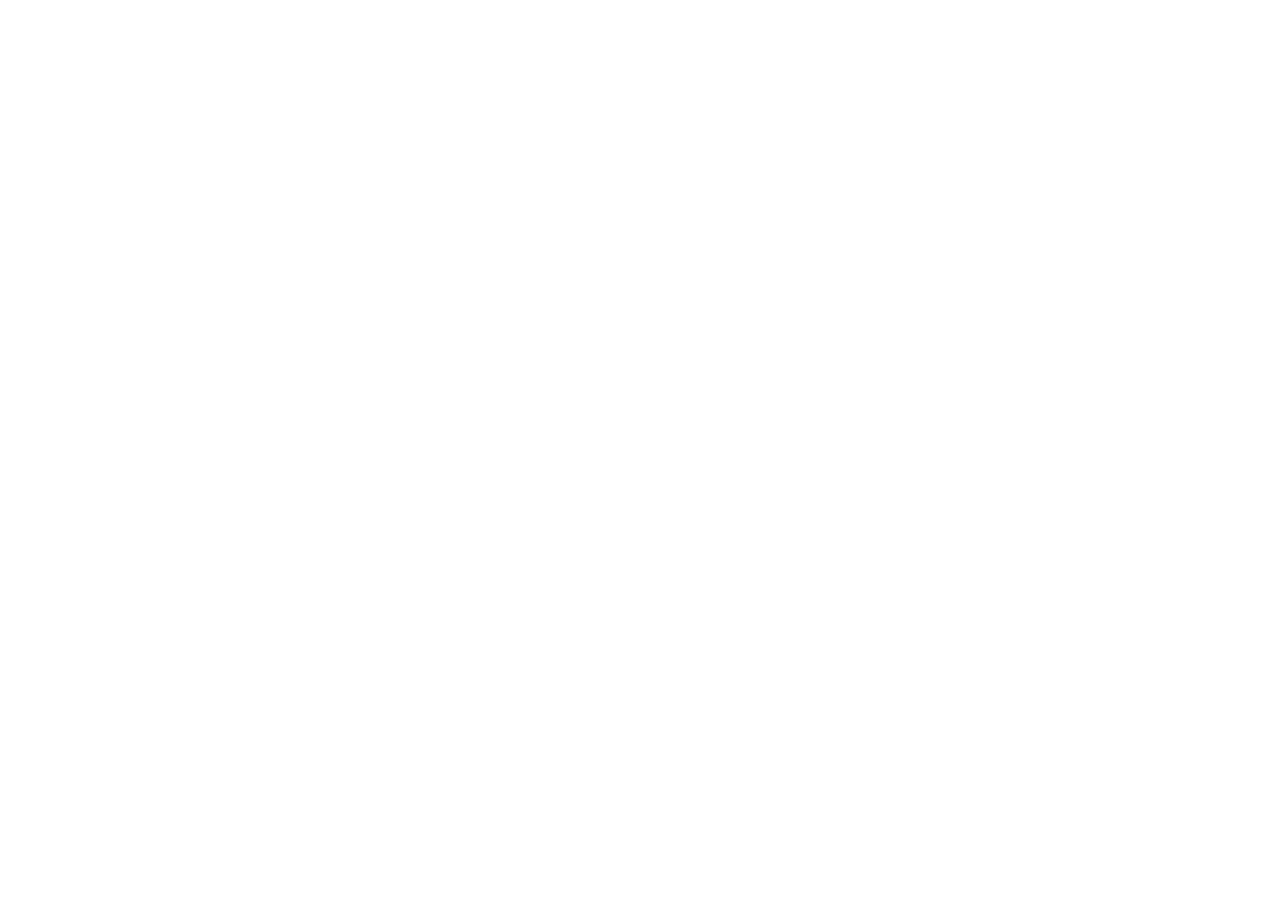
==== index.html @ 429a7725 "Added index.html and style.css" ====
<!DOCTYPE html>
<html lang="en">
<head>
    <meta charset="UTF-8">
    <meta http-equiv="X-UA-Compatible" content="IE=edge">
    <meta name="viewport" content="width=device-width, initial-scale=1.0">
    <title>Insurance grid</title>
    <link rel="stylesheet" href="style.css">
</head>
<body>
    
</body>
</html>
---- style.css ----
* {
    box-sizing: border-box;
}
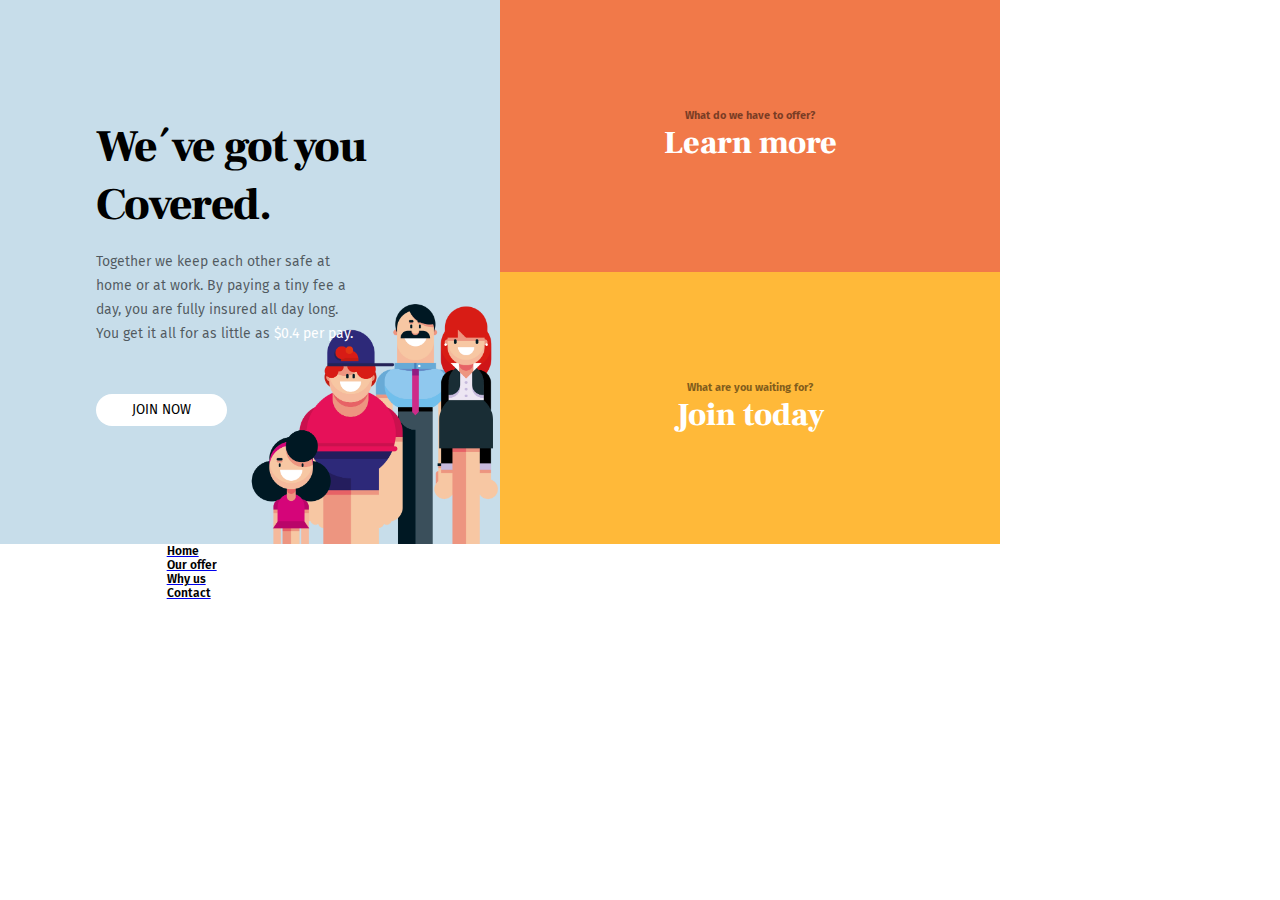
==== commit 4ec864cc: "header update" ====
--- a/index.html
+++ b/index.html
@@ -8,6 +8,41 @@
     <link rel="stylesheet" href="style.css">
 </head>
 <body>
-    
+    <div class="wrapper">
+    <header class="header">
+        <section class="header__blue-box">
+            <h1>We´ve got you Covered.</h1>
+            <p>Together we keep each other safe at home or at work. By paying a tiny fee a day, you are fully insured  all day long. 
+                You get it all for as little as <span>$0.4 per pay.</span></p>
+            <button class="button">JOIN NOW</button>
+        </section>
+        <section class="header__orange-box">
+            <p>What do we have to offer?</p>
+            <h2>Learn more</h2>
+        </section>
+        <section class="header__yellow-box">
+            <p>What are you waiting for?</p>
+            <h2>Join today</h2>
+        </section>
+        <section class="header__nav">
+        <nav >
+            <ul>
+                <a href="#"><li>Home</li></a>
+                <a href="#"><li>Our offer</li></a>
+                <a href="#"><li>Why us</li></a>
+                <a href="#"><li>Contact</li></a>
+            </ul>
+        </nav>
+        </section>
+    </header>
+
+    <main>
+
+    </main>
+
+    <footer>
+
+    </footer>
+</div>
 </body>
 </html>--- a/style.css
+++ b/style.css
@@ -1,4 +1,135 @@
+@import url('https://fonts.googleapis.com/css2?family=Fira+Sans&family=Frank+Ruhl+Libre&display=swap');
 * {
     box-sizing: border-box;
+    margin: 0;
+    padding: 0;
 }
 
+.wrapper {
+    height: 100vh;
+    width: 100vw;
+    max-width: 1000px;
+
+}
+
+.header {
+    display: grid;
+    grid-template-columns: repeat(6, 1fr);
+}
+
+.header__blue-box {
+    height: 544px;
+    background-color: rgba(199, 221, 234, 1);
+    grid-column: 1 / span 3;
+    grid-row: 1 / span 2;
+    background-image: url("grupparbete-examination-main/img/family.png");
+    background-repeat: no-repeat;
+    background-size: 50%;
+    background-position: bottom right;
+    padding: 1rem;
+    display: flex;
+    flex-direction: column;
+    justify-content: center;
+}
+
+.header__blue-box h1 {
+    font-family: "Frank Ruhl Libre";
+    font-size: 45px;
+    font-weight: 900;
+    letter-spacing: -0.02em;
+    width: 314px;
+    margin-bottom: 1rem;
+    margin-left: 5rem;
+    
+
+}
+
+.header__blue-box p {
+    font-family: "Fira sans";
+    font-size: 14px;
+    color: rgba(0, 0, 0, 0.6);
+    line-height: 24px;
+    width: 268px;
+    margin-bottom: 3rem;
+    margin-left: 5rem;
+
+}
+
+.header__blue-box span {
+    color: white;
+}
+
+.button {
+    font-family: "Fira sans";
+    padding: 0.5rem 1rem; 
+    background-color: white;
+    border-radius: 100px;
+    border: none;
+    width: 131px;
+    margin-left: 5rem;
+
+}
+
+.header__orange-box {
+    
+    height: 272px;
+    background-color: rgba(241, 121, 73, 1);
+    grid-column: 4 / span 3;
+    display: flex;
+    flex-direction: column;
+    justify-content: center;
+    align-items: center;
+}
+
+.header__orange-box p {
+    font-family: "Fira sans";
+    font-size: 11px;
+    font-weight: 700;
+    color:rgba(0, 0, 0, 0.5)
+}
+
+.header__orange-box h2 {
+    font-family: "Frank Ruhl Libre";
+    color: white; 
+    font-size: 32px;
+    font-weight: 900;
+}
+
+
+.header__yellow-box {
+    height: 272px;
+    background-color: rgba(255, 185, 57, 1);
+    grid-column: 4 / span 3;
+    grid-row: 2;
+    display: flex;
+    flex-direction: column;
+    justify-content: center;
+    align-items: center;
+}
+
+.header__yellow-box p {
+    font-family: "Fira sans";
+    font-size: 11px;
+    font-weight: 700;
+    color:rgba(0, 0, 0, 0.5)
+}
+
+.header__yellow-box h2 {
+    font-family: "Frank Ruhl Libre";
+    color: white; 
+    font-size: 32px;
+    font-weight: 900;
+}
+
+.header__nav nav ul a li {
+    font-family: "Fira sans";
+    font-size: 12px;
+    font-weight: 600;
+    color: rgba(0, 0, 0, 1);
+    list-style-type: none;
+
+}
+
+.header__nav {
+    grid-column: 2;
+}
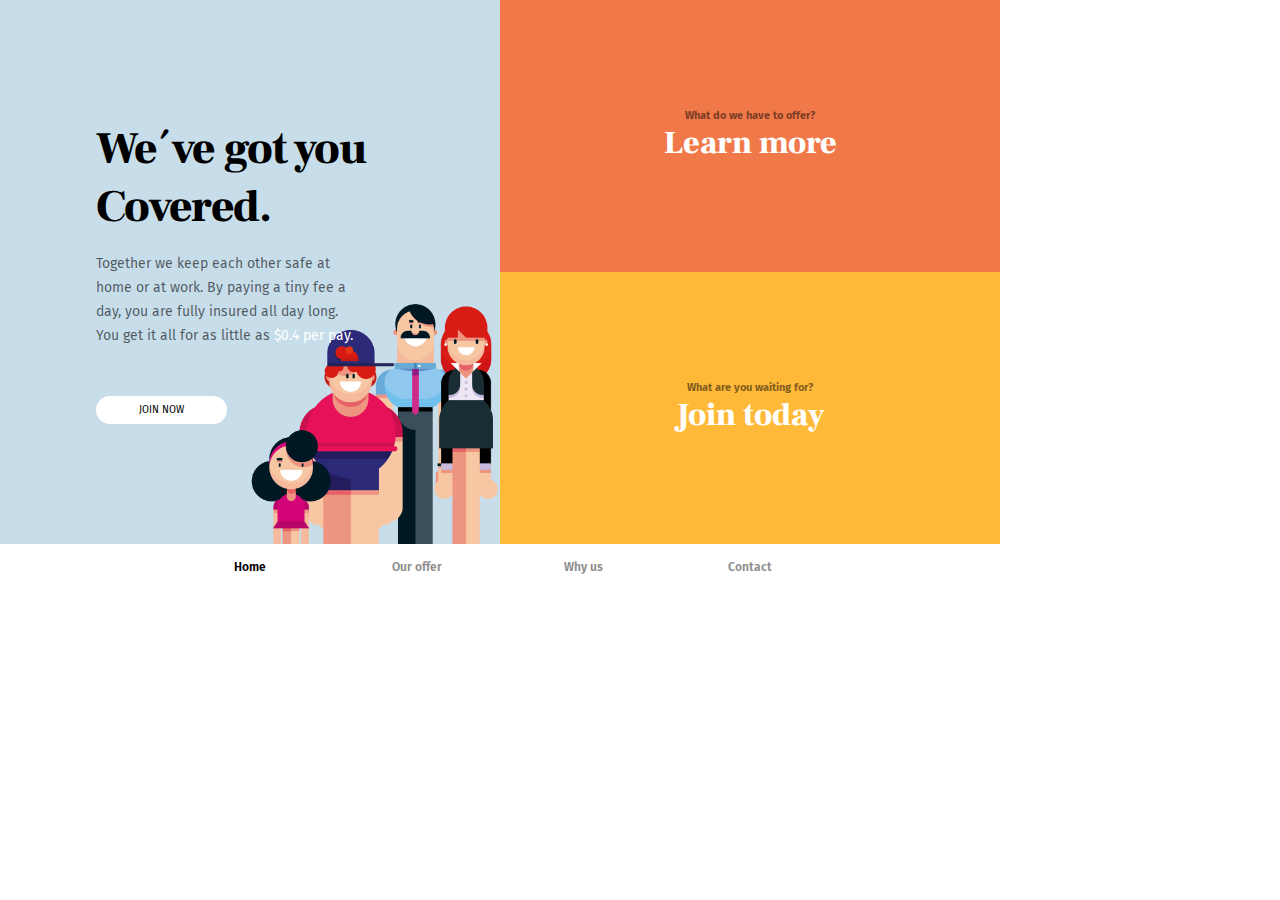
==== commit 1cd06f21: "Nav bar fixed" ====
--- a/index.html
+++ b/index.html
@@ -24,16 +24,14 @@
             <p>What are you waiting for?</p>
             <h2>Join today</h2>
         </section>
-        <section class="header__nav">
-        <nav >
+        <nav>
             <ul>
-                <a href="#"><li>Home</li></a>
+                <a href="#"><li class="header__nav-home">Home</li></a>
                 <a href="#"><li>Our offer</li></a>
                 <a href="#"><li>Why us</li></a>
                 <a href="#"><li>Contact</li></a>
             </ul>
         </nav>
-        </section>
     </header>
 
     <main>
--- a/style.css
+++ b/style.css
@@ -9,8 +9,9 @@
     height: 100vh;
     width: 100vw;
     max-width: 1000px;
+}
 
-}
+/* ---HEADER---  */
 
 .header {
     display: grid;
@@ -40,8 +41,6 @@
     width: 314px;
     margin-bottom: 1rem;
     margin-left: 5rem;
-    
-
 }
 
 .header__blue-box p {
@@ -52,7 +51,6 @@
     width: 268px;
     margin-bottom: 3rem;
     margin-left: 5rem;
-
 }
 
 .header__blue-box span {
@@ -61,13 +59,13 @@
 
 .button {
     font-family: "Fira sans";
+    font-size: 10px;
     padding: 0.5rem 1rem; 
     background-color: white;
     border-radius: 100px;
     border: none;
     width: 131px;
     margin-left: 5rem;
-
 }
 
 .header__orange-box {
@@ -95,7 +93,6 @@
     font-weight: 900;
 }
 
-
 .header__yellow-box {
     height: 272px;
     background-color: rgba(255, 185, 57, 1);
@@ -121,15 +118,51 @@
     font-weight: 900;
 }
 
-.header__nav nav ul a li {
+/* ---HEADER NAV---  */
+
+nav ul a li {
     font-family: "Fira sans";
     font-size: 12px;
     font-weight: 600;
-    color: rgba(0, 0, 0, 1);
+    color:#8D8D8D;
     list-style-type: none;
-
+    margin: 1rem;
 }
 
-.header__nav {
+nav {
+    grid-column: 1 / span 6;
+}
+
+nav ul {
+   display: grid;
+   grid-template-columns: repeat(6, 1fr);
+   justify-items: center;
+}
+
+nav ul a:first-child {
     grid-column: 2;
 }
+
+nav a:nth-child(2) {
+    grid-column: 3;
+}
+
+nav a:nth-child(3) {
+    grid-column: 4;
+}
+
+nav a:nth-child(4) {
+    grid-column: 5;
+}
+
+a:link {
+text-decoration: none;
+}
+
+.header__nav-home {
+    color: black;
+}
+
+/* ---MAIN--- */
+
+
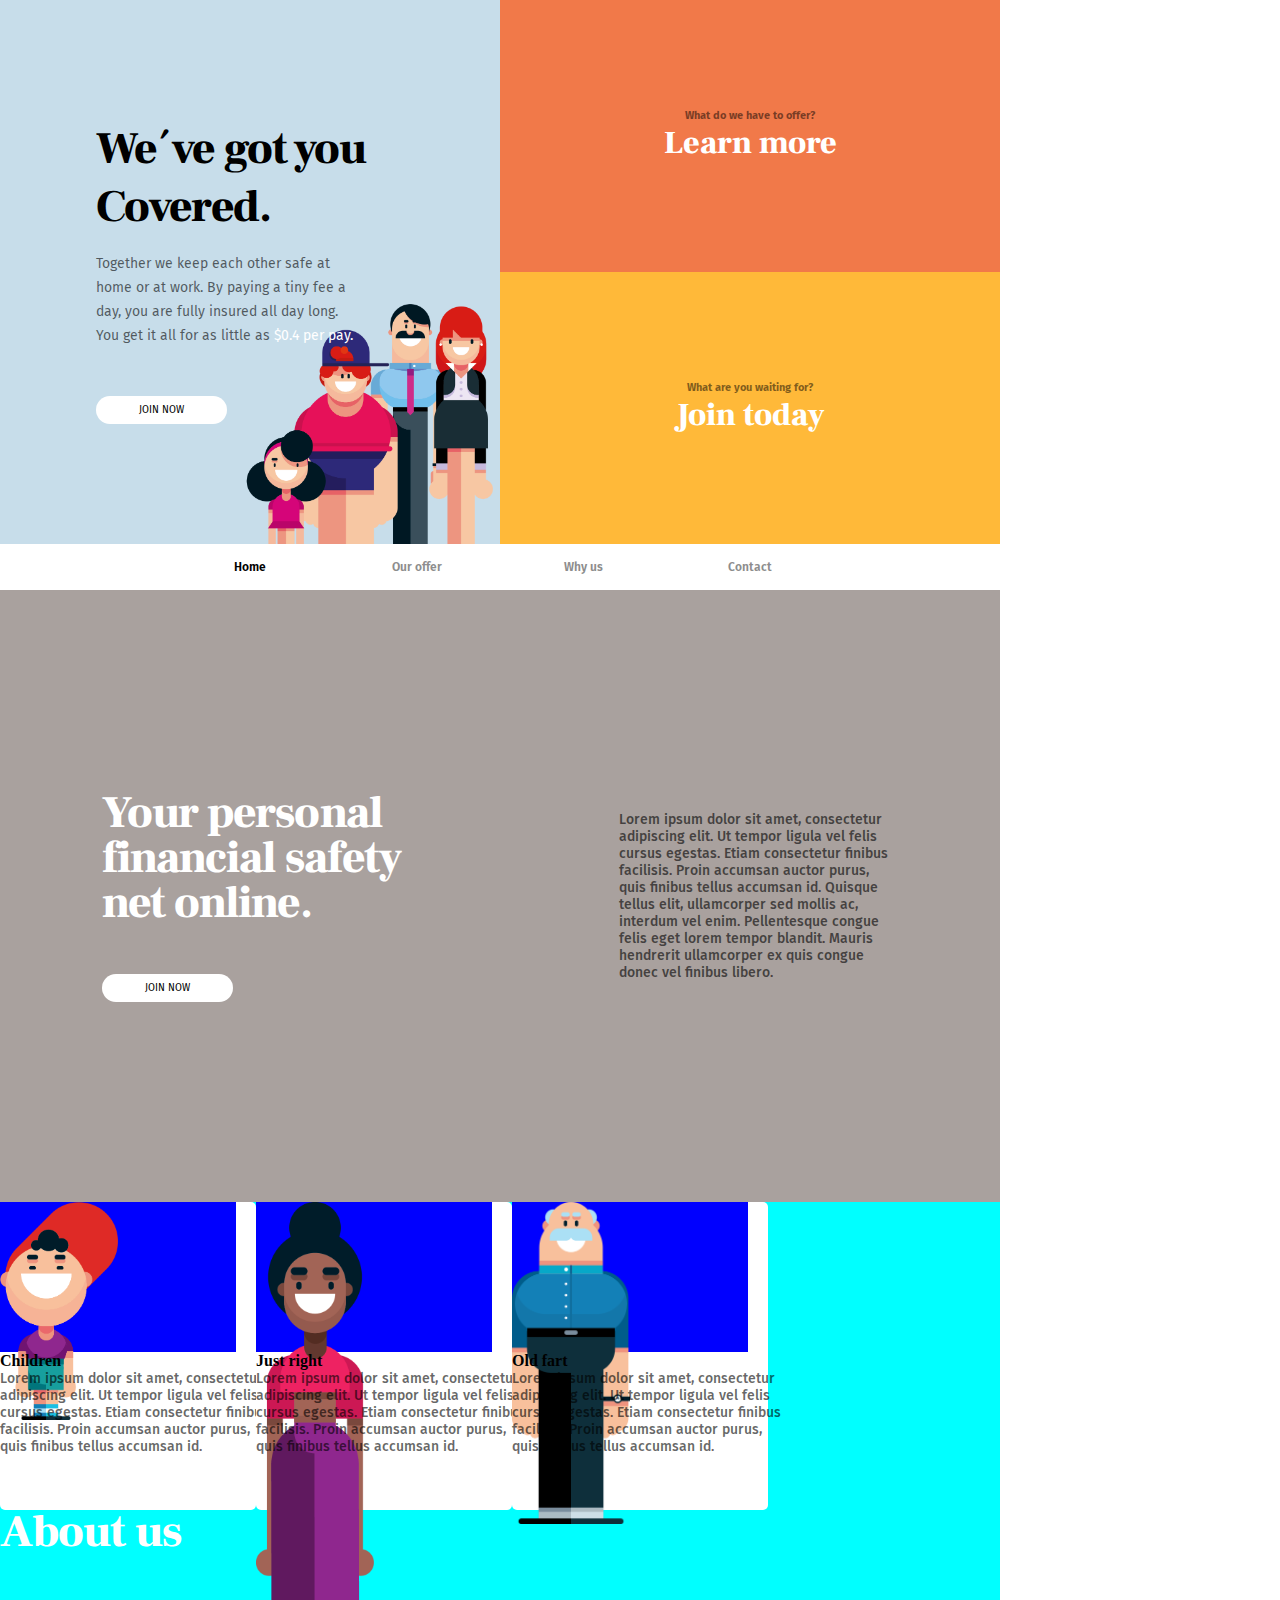
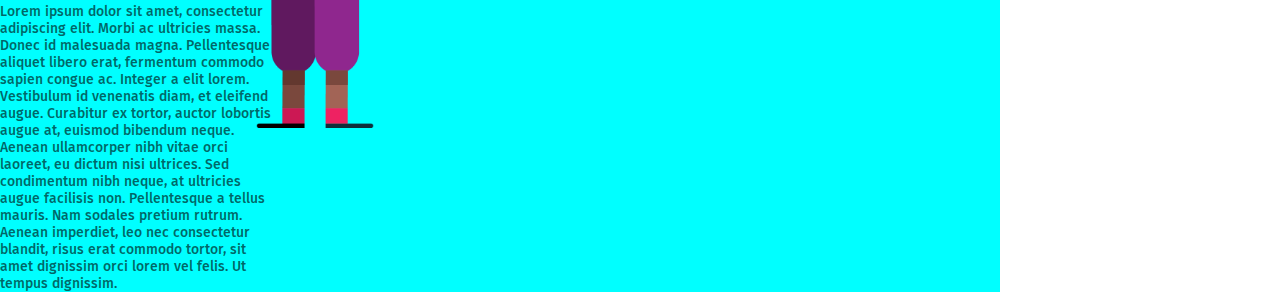
==== commit b49b680d: "main section" ====
--- a/index.html
+++ b/index.html
@@ -35,6 +35,44 @@
     </header>
 
     <main>
+        <section class="large__gray">
+            <div>
+            <h2>Your personal financial safety net online.</h2>
+                <button class="button">JOIN NOW</button>
+            </div>
+                <p>Lorem ipsum dolor sit amet, consectetur adipiscing elit. Ut tempor ligula vel felis cursus egestas. Etiam consectetur finibus facilisis.
+                    Proin accumsan auctor purus, quis finibus tellus accumsan id. Quisque tellus elit, ullamcorper sed mollis ac, interdum vel enim.
+                    Pellentesque congue felis eget lorem tempor blandit. Mauris hendrerit ullamcorper ex quis congue donec vel finibus libero.</p>
+        </section>
+
+        <section class="large__yellow">
+            <section class="cards">
+                <section class="card">
+                    <div><img src="grupparbete-examination-main/img/child.png"></div>
+                    <h4>Children</h4>
+                    <p>Lorem ipsum dolor sit amet, consectetur adipiscing elit. Ut tempor ligula vel felis cursus egestas.
+                        Etiam consectetur finibus facilisis. Proin accumsan auctor purus, quis finibus tellus accumsan id.</p>
+                </section>
+                <section class="card">
+                    <div><img src="grupparbete-examination-main/img/adult.png"></div>
+                    <h4>Just right</h4>
+                    <p>Lorem ipsum dolor sit amet, consectetur adipiscing elit. Ut tempor ligula vel felis cursus egestas.
+                        Etiam consectetur finibus facilisis. Proin accumsan auctor purus, quis finibus tellus accumsan id.</p>
+                </section>
+                <section class="card">
+                    <div><img src="grupparbete-examination-main/img/old.png"></div>
+                    <h4>Old fart</h4>
+                    <p>Lorem ipsum dolor sit amet, consectetur adipiscing elit. Ut tempor ligula vel felis cursus egestas.
+                        Etiam consectetur finibus facilisis. Proin accumsan auctor purus, quis finibus tellus accumsan id.</p>
+                </section>
+            </section>
+            <h2>About us</h2>
+            <p>Lorem ipsum dolor sit amet, consectetur adipiscing elit. Morbi ac ultricies massa. Donec id malesuada magna. Pellentesque aliquet libero erat, fermentum commodo sapien congue ac.
+                Integer a elit lorem. Vestibulum id venenatis diam, et eleifend augue. Curabitur ex tortor, auctor lobortis augue at, euismod bibendum neque. Aenean ullamcorper nibh vitae orci laoreet,
+                eu dictum nisi ultrices. Sed condimentum nibh neque, at ultricies augue facilisis non.
+
+                Pellentesque a tellus mauris. Nam sodales pretium rutrum. Aenean imperdiet, leo nec consectetur blandit, risus erat commodo tortor, sit amet dignissim orci lorem vel felis. Ut tempus dignissim.</p>
+        </section>
 
     </main>
 
--- a/style.css
+++ b/style.css
@@ -26,7 +26,7 @@
     background-image: url("grupparbete-examination-main/img/family.png");
     background-repeat: no-repeat;
     background-size: 50%;
-    background-position: bottom right;
+    background-position: bottom 0 right 2%;
     padding: 1rem;
     display: flex;
     flex-direction: column;
@@ -165,4 +165,59 @@
 
 /* ---MAIN--- */
 
-
+.large__gray {
+    background-color: #A9A19E;
+    height: 612px;
+    display: flex;
+    justify-content: space-around;
+    align-items: center;
+}
+
+main section h2 {
+    color: white;
+    font-size: 45px;
+    letter-spacing: -0.02em;
+    font-weight: 900;
+    line-height: 100%;
+    font-family: "Frank Ruhl Libre";
+    width: 314px;
+    margin-bottom: 3rem;
+}
+
+main section p {
+    font-size: 14px;
+    font-family: "Fira Sans";
+    width: 280px;
+    font-weight: 500;
+    color: rgba(0, 0, 0, 0.6);
+}
+
+main section .button {
+    margin-left: 0;
+}
+
+.large__yellow {
+    background-color: aqua;
+}
+
+.cards {
+    display: flex;
+}
+
+.card div {
+    width: 236px;
+    height: 150px;
+    background-color: blue;
+}
+
+.card {
+    background-color: white;
+    border-radius: 5px;
+    width: 256px;
+    height: 308px;
+}
+
+.card img {
+    width: 50%;
+    overflow-y: hidden;
+}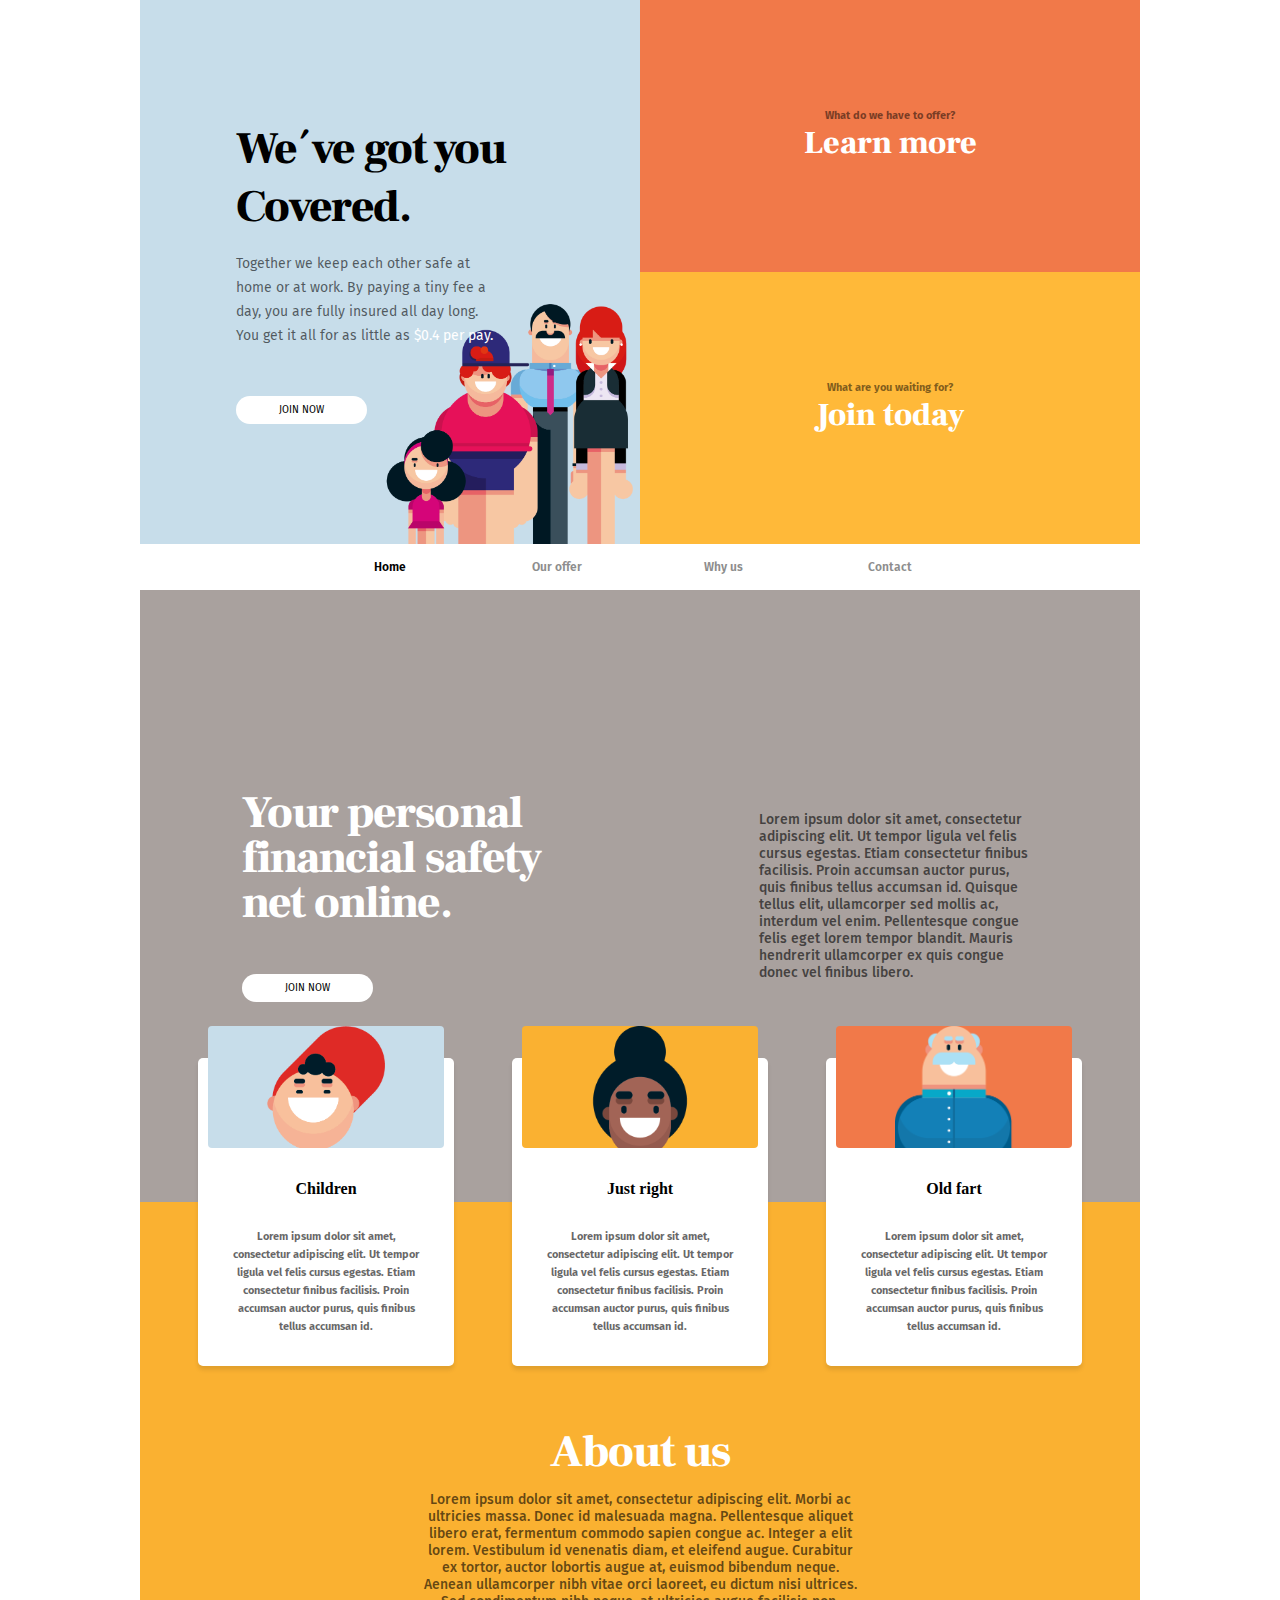
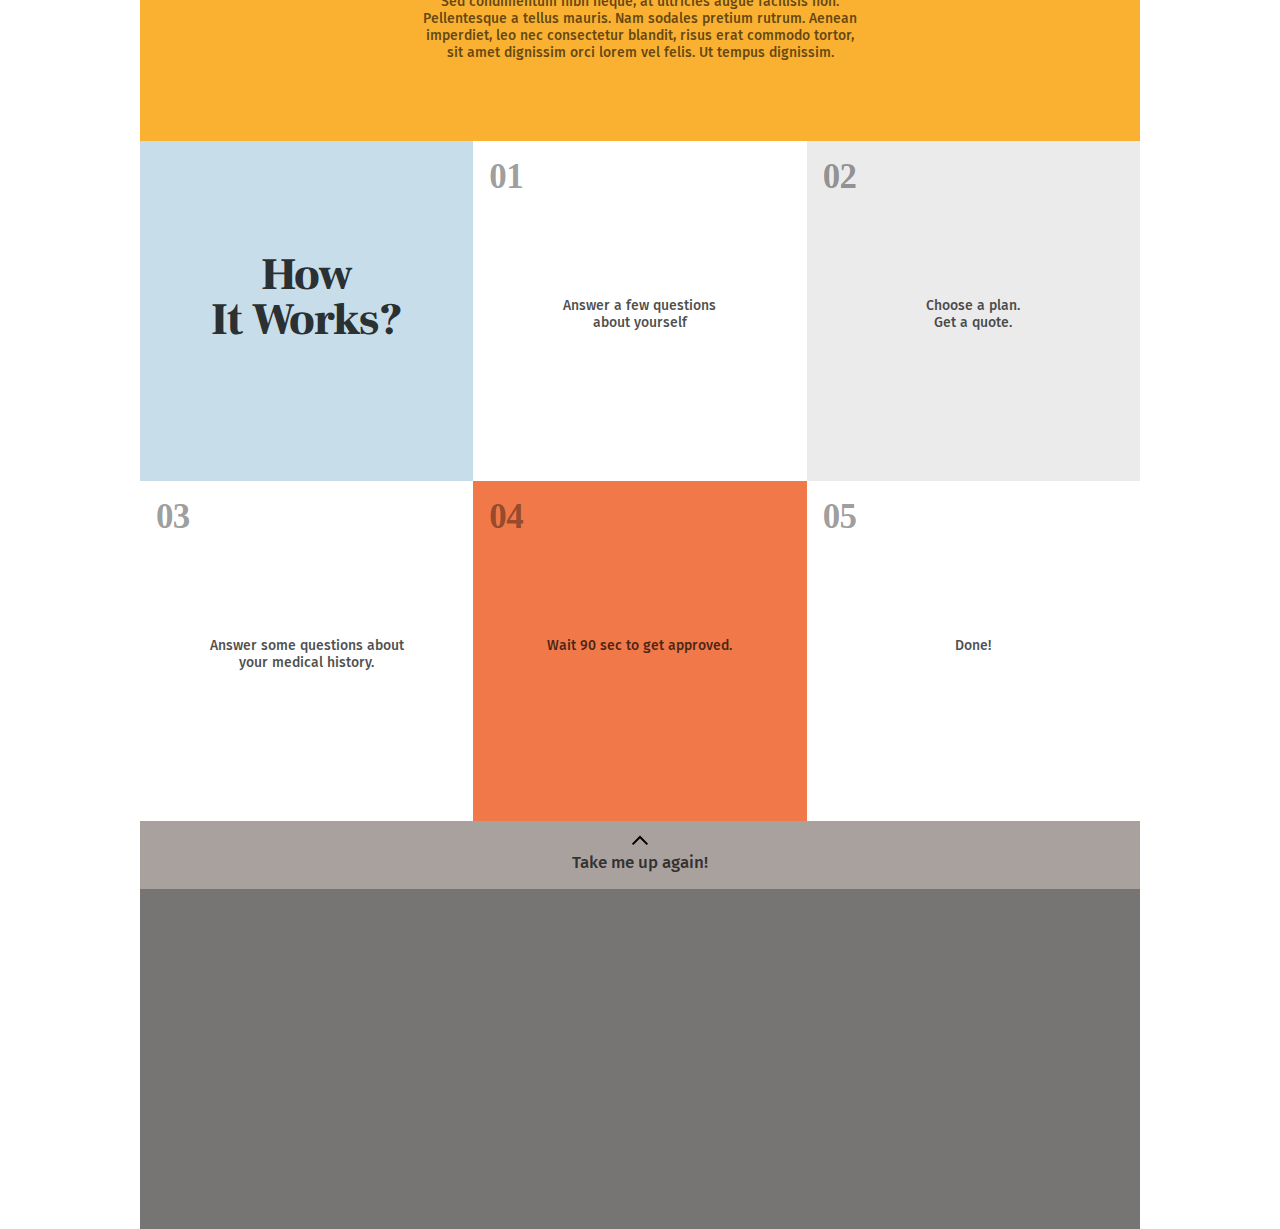
==== commit 44c68456: "main and footer" ====
--- a/index.html
+++ b/index.html
@@ -66,17 +66,51 @@
                         Etiam consectetur finibus facilisis. Proin accumsan auctor purus, quis finibus tellus accumsan id.</p>
                 </section>
             </section>
+            <section class="about">
             <h2>About us</h2>
             <p>Lorem ipsum dolor sit amet, consectetur adipiscing elit. Morbi ac ultricies massa. Donec id malesuada magna. Pellentesque aliquet libero erat, fermentum commodo sapien congue ac.
                 Integer a elit lorem. Vestibulum id venenatis diam, et eleifend augue. Curabitur ex tortor, auctor lobortis augue at, euismod bibendum neque. Aenean ullamcorper nibh vitae orci laoreet,
                 eu dictum nisi ultrices. Sed condimentum nibh neque, at ultricies augue facilisis non.
 
                 Pellentesque a tellus mauris. Nam sodales pretium rutrum. Aenean imperdiet, leo nec consectetur blandit, risus erat commodo tortor, sit amet dignissim orci lorem vel felis. Ut tempus dignissim.</p>
+            </section>
+        </section>
+
+        <section class="boxes">
+            <section class="box">
+                <h2>How<br>It Works?</h2>
+            </section>
+            <section class="box">
+                <h3>01</h3>
+                <p>Answer a few questions<br> about yourself</p>
+            </section>
+            <section class="box">
+                <h3>02</h3>
+                <p>Choose a plan.<br> Get a quote.</p>
+            </section>
+            <section class="box">
+                <h3>03</h3>
+                <p>Answer some questions about<br> your medical history.</p>
+            </section>
+            <section class="box">
+                <h3>04</h3>
+                <p>Wait 90 sec to get approved.</p>
+            </section>
+            <section class="box">
+                <h3>05</h3>
+                <p>Done!</p>
+            </section>
         </section>
 
     </main>
 
     <footer>
+        <nav>
+            <a><img src="grupparbete-examination-main/img/chevrons-up.svg" alt="arrow">
+            <p>Take me up again!</p></a>
+            
+        </nav>
+        <div></div>
 
     </footer>
 </div>
--- a/style.css
+++ b/style.css
@@ -9,6 +9,7 @@
     height: 100vh;
     width: 100vw;
     max-width: 1000px;
+    margin: auto;
 }
 
 /* ---HEADER---  */
@@ -180,34 +181,65 @@
     font-weight: 900;
     line-height: 100%;
     font-family: "Frank Ruhl Libre";
+    margin-bottom: 3rem;
+}
+
+main .large__gray h2 {
     width: 314px;
-    margin-bottom: 3rem;
 }
 
 main section p {
     font-size: 14px;
     font-family: "Fira Sans";
-    width: 280px;
     font-weight: 500;
     color: rgba(0, 0, 0, 0.6);
 }
 
+main .large__gray p {
+    width: 280px;
+}
+
 main section .button {
     margin-left: 0;
 }
 
 .large__yellow {
-    background-color: aqua;
+    background-color: #FAB131;
+    text-align: center;
 }
 
 .cards {
     display: flex;
+    justify-content: space-evenly;
+    margin-bottom: 4rem;
+}
+
+.about {
+    width: 442px;
+    margin: auto;
+}
+
+.about p {
+    padding-bottom: 5rem;
+}
+
+
+.about h2 {
+    margin: 1rem;
 }
 
 .card div {
     width: 236px;
     height: 150px;
     background-color: blue;
+    overflow: hidden;
+    display: flex;
+    justify-content: center;
+    align-items: flex-start;
+    margin-top: -2rem;
+    border-radius: 4px;
+    margin-bottom: 2rem;
+    font-family: "Fira Sans";
 }
 
 .card {
@@ -215,9 +247,103 @@
     border-radius: 5px;
     width: 256px;
     height: 308px;
+    display: flex;
+    flex-direction: column;
+    justify-content: center;
+    align-items: center;
+    margin-top: -9rem;
+    box-shadow: 0px 4px 4px rgba(0, 0, 0, 0.1);
+}
+
+.card p {
+    font-size: 11px;
+    line-height: 18px;
+    font-weight: 700;
+    padding: 30px;
 }
 
 .card img {
     width: 50%;
-    overflow-y: hidden;
+}
+
+.card:nth-child(1) div {
+    background-color: #C7DDEA;
+}
+
+.card:nth-child(2) div {
+    background-color: #FAB131;
+}
+
+.card:nth-child(3) div {
+    background-color: #F17949;
+}
+
+.boxes {
+    display: grid;
+    grid-template-columns: repeat(6, 1fr);
+    grid-auto-rows: 340px;
+}
+
+.box {
+    grid-column: span 2;
+
+}
+
+.box h3 {
+    color: rgba(0, 0, 0, 0.4);
+    margin: 1rem;
+    font-size: 35px;
+    letter-spacing: -0.02em;
+}
+
+.box h2 {
+    color: rgba(0, 0, 0, 0.8);
+    font-size: 45px;
+    letter-spacing: -0.02em;
+    text-align: center;
+    margin: 7rem 0;
+}
+
+.box p {
+    color: rgba(0, 0, 0, 0.7);
+    text-align: center;
+    margin-top: 30%;
+}
+
+.box:nth-child(1) {
+    background-color: #C7DDEA;
+}
+
+.box:nth-child(3) {
+    background-color: #EBEBEB;
+}
+
+.box:nth-child(5) {
+    background-color: #F17949;
+}
+
+footer nav {
+    background-color: #A9A19E;
+    font-family: 'Fira Sans';
+    font-style: normal;
+    font-weight: 500;
+    font-size: 17px;
+    line-height: 20px;
+    color: rgba(0, 0, 0, 0.7);
+    display: flex;
+    justify-content: center;
+    align-items: center;
+}
+
+footer nav a {
+    display: flex;
+    justify-content: center;
+    flex-direction: column;
+    align-items: center;
+    margin-bottom: 1rem;
+}
+
+footer div {
+    background-color: #777574;
+    height: 340px;
 }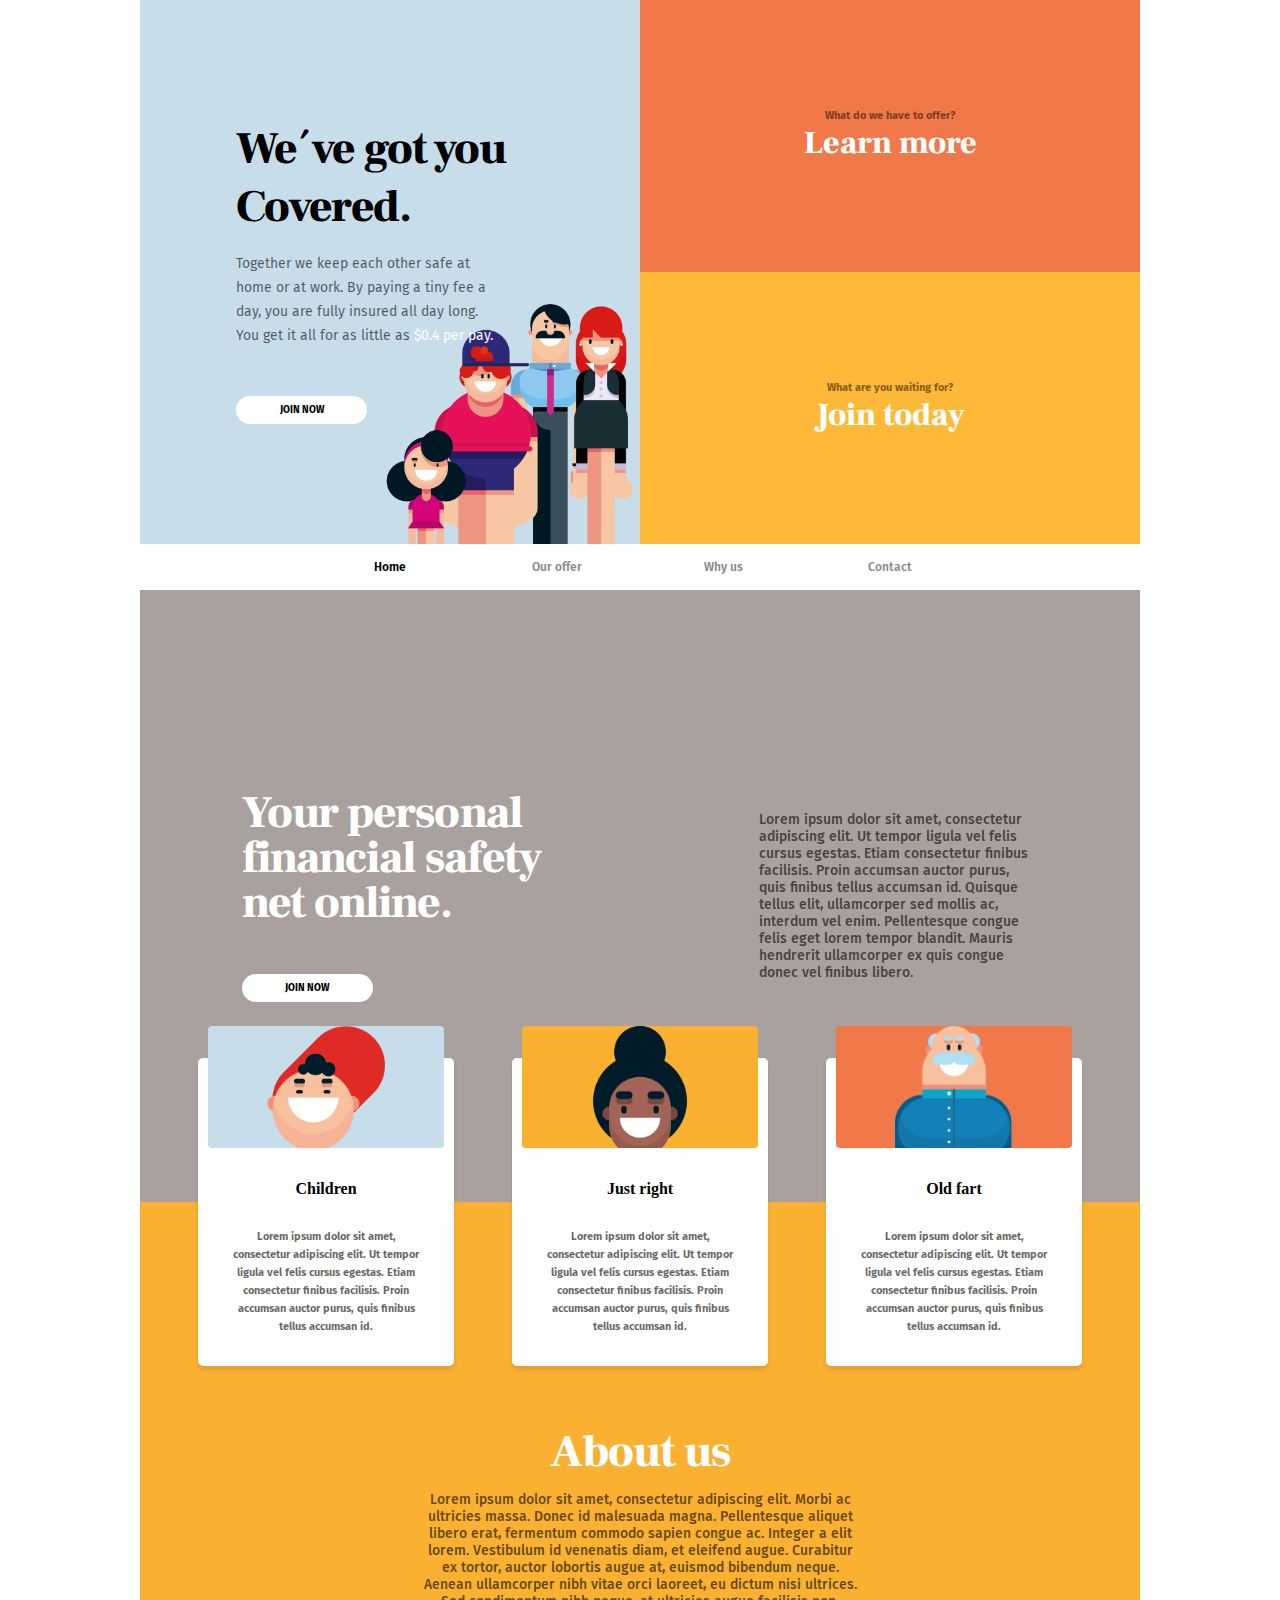
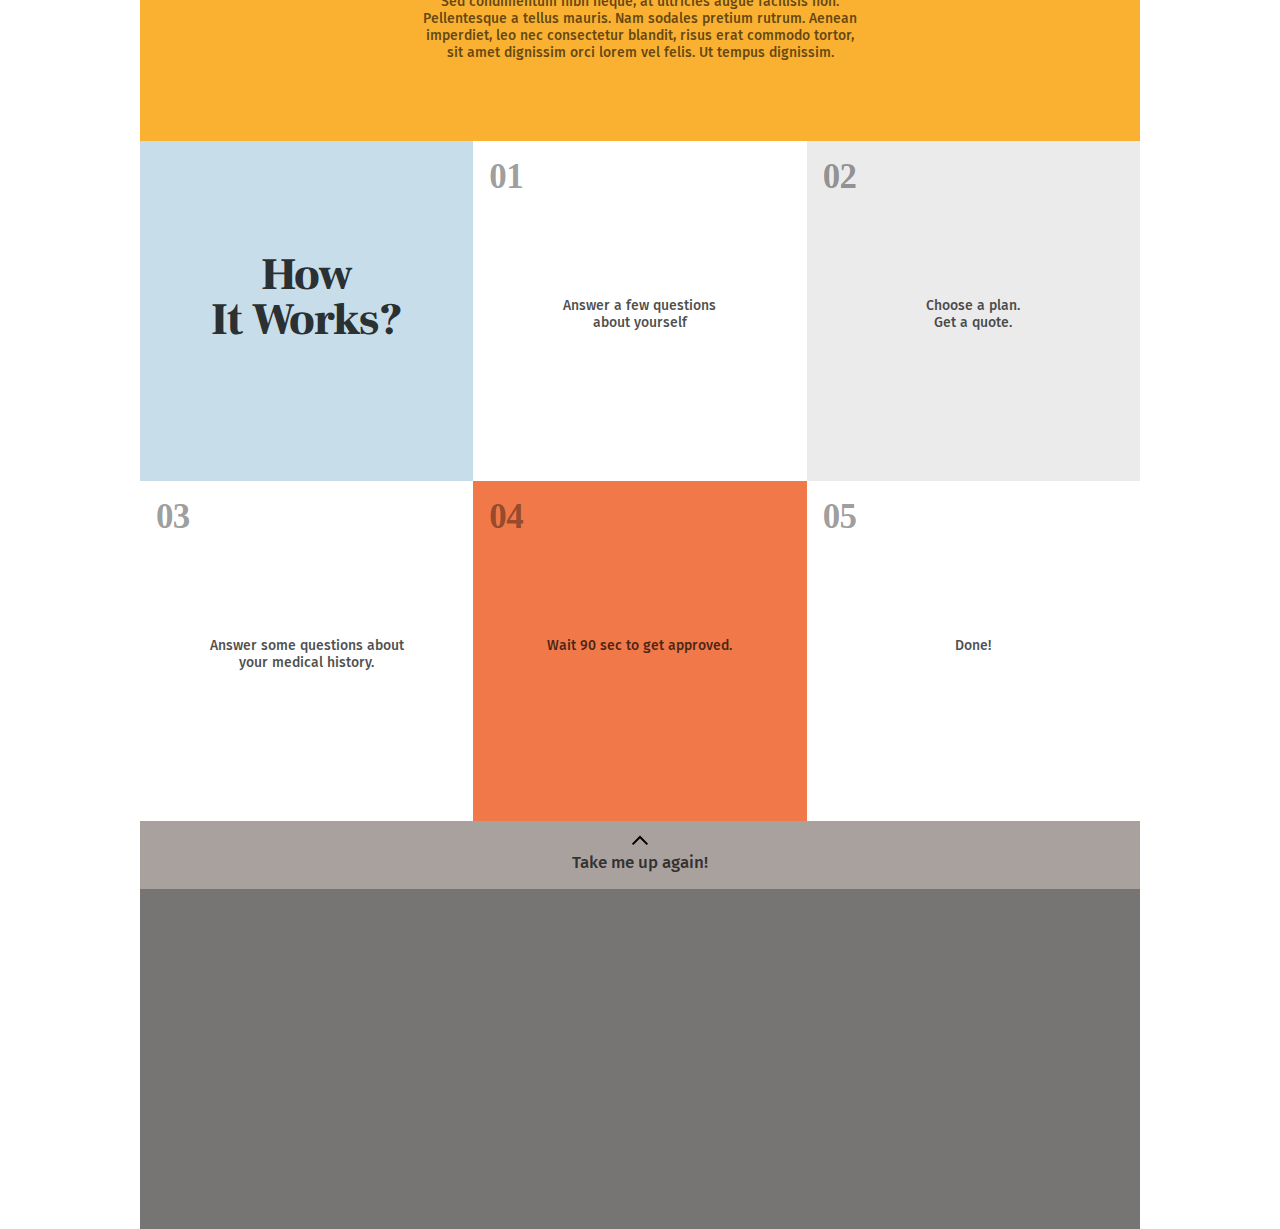
==== commit ff4b02cf: "added contact page" ====
--- a/index.html
+++ b/index.html
@@ -26,10 +26,10 @@
         </section>
         <nav>
             <ul>
-                <a href="#"><li class="header__nav-home">Home</li></a>
+                <a href="index.html"><li class="header__nav-home">Home</li></a>
                 <a href="#"><li>Our offer</li></a>
                 <a href="#"><li>Why us</li></a>
-                <a href="#"><li>Contact</li></a>
+                <a href="contact.html"><li>Contact</li></a>
             </ul>
         </nav>
     </header>
--- a/style.css
+++ b/style.css
@@ -1,4 +1,5 @@
-@import url('https://fonts.googleapis.com/css2?family=Fira+Sans&family=Frank+Ruhl+Libre&display=swap');
+@import url('https://fonts.googleapis.com/css2?family=Fira+Sans:wght@400;500;700&family=Frank+Ruhl+Libre:wght@700;900&display=swap');
+
 * {
     box-sizing: border-box;
     margin: 0;
@@ -67,6 +68,7 @@
     border: none;
     width: 131px;
     margin-left: 5rem;
+    font-weight: 700;
 }
 
 .header__orange-box {
@@ -346,4 +348,96 @@
 footer div {
     background-color: #777574;
     height: 340px;
-}+}
+
+/*Contact page */
+
+
+.header__contact-starter {
+    height: 340px;
+    background-color: rgba(199, 221, 234, 1);
+    grid-column: 1 / span 6;
+    background-image: url("grupparbete-examination-main/img/man-and-child.png");
+    background-repeat: no-repeat;
+    background-size: 18%;
+    background-position: bottom 0 right 8%;
+    display: flex;
+    justify-content: center;
+    align-items: center;
+}
+
+.header__contact-starter h1 {
+    font-family: 'Frank Ruhl Libre';
+    font-weight: 900;
+    font-size: 45px;
+    line-height: 45px;
+    letter-spacing: -0.02em;
+
+}
+
+.large__gray-contact {
+    background-color: #A9A19E;
+    height: 612px;
+    display: grid;
+    grid-template-columns: repeat(6, 1fr);
+}
+
+.large__gray-contact h2 {
+    grid-column: 1 / span 3;
+    margin: auto;
+    margin-top: 145px;
+    max-width: 314px;
+}
+
+.form {
+    grid-column: 4 / span 2;
+    margin: auto 0 ;
+}
+
+form {
+    display: flex;
+    flex-direction: column;
+    height: 327px
+}
+
+label {
+    font-family: 'Fira Sans';
+    font-weight: 700;
+    font-size: 14px;
+    line-height: 14px;
+    letter-spacing: -0.02em;
+    color: #FFFFFF;
+    opacity: 0.7;
+}
+
+input, textarea {
+    border: 0;
+    border-radius: 2px;
+    margin-top: 5px;
+    margin-bottom: 20px;
+}
+
+form .email {
+    min-height: 40px;
+}
+
+form .message {
+    min-height: 166px;
+    font-family: 'Fira Sans';
+    font-weight: 400;
+    font-size: 14px;
+    line-height: 14px;
+    letter-spacing: -0.02em;
+    padding: 1rem;
+    color: #000;
+    resize: none;
+}
+
+form .button {
+    padding: 1rem 0.5rem;
+    align-self: flex-end;
+    box-shadow: 0px 2px 0px rgba(0, 0, 0, 0.1);
+}
+
+
+
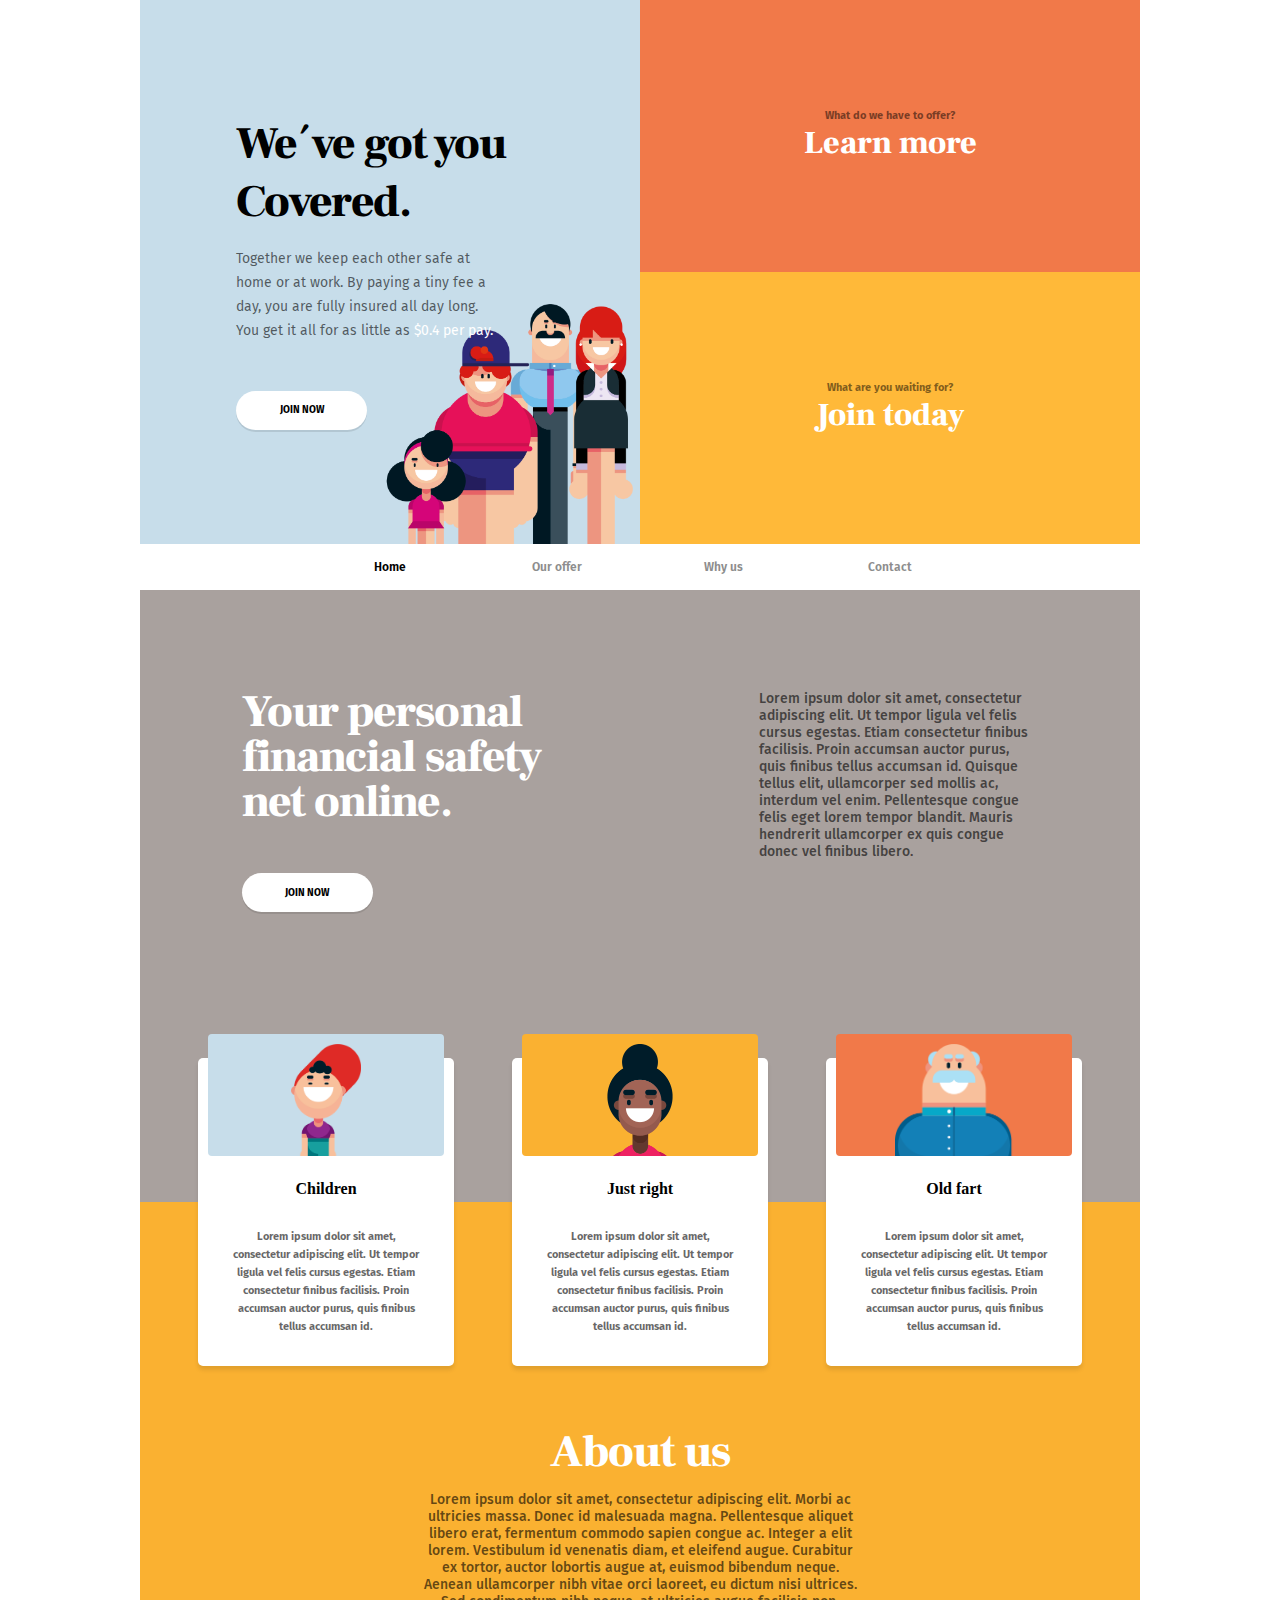
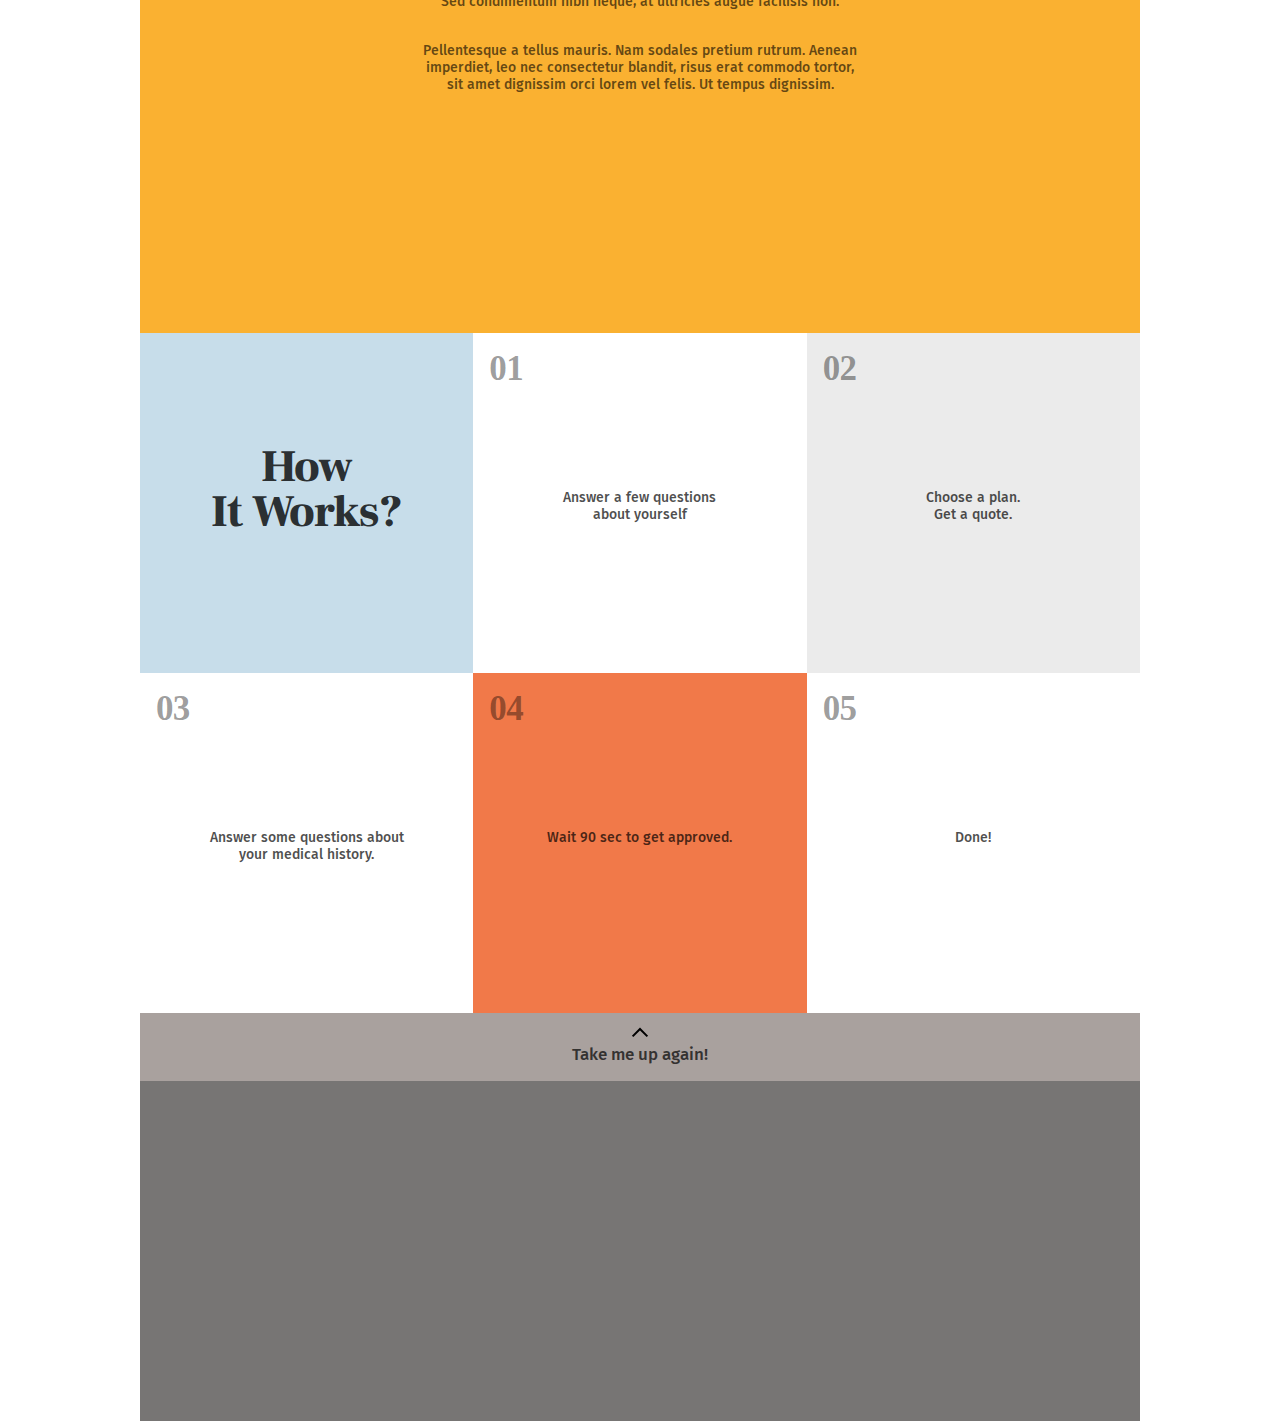
==== commit 5d715e6c: "fixed styling" ====
--- a/index.html
+++ b/index.html
@@ -9,110 +9,110 @@
 </head>
 <body>
     <div class="wrapper">
-    <header class="header">
-        <section class="header__blue-box">
-            <h1>We´ve got you Covered.</h1>
-            <p>Together we keep each other safe at home or at work. By paying a tiny fee a day, you are fully insured  all day long. 
-                You get it all for as little as <span>$0.4 per pay.</span></p>
-            <button class="button">JOIN NOW</button>
-        </section>
-        <section class="header__orange-box">
-            <p>What do we have to offer?</p>
-            <h2>Learn more</h2>
-        </section>
-        <section class="header__yellow-box">
-            <p>What are you waiting for?</p>
-            <h2>Join today</h2>
-        </section>
-        <nav>
-            <ul>
-                <a href="index.html"><li class="header__nav-home">Home</li></a>
-                <a href="#"><li>Our offer</li></a>
-                <a href="#"><li>Why us</li></a>
-                <a href="contact.html"><li>Contact</li></a>
-            </ul>
-        </nav>
-    </header>
+        <header class="header">
+            <section class="header__blue-box">
+                <h1>We´ve got you Covered.</h1>
+                <p>Together we keep each other safe at home or at work. By paying a tiny fee a day, you are fully insured  all day long. 
+                    You get it all for as little as <span>$0.4 per pay.</span></p>
+                <button class="button">JOIN NOW</button>
+            </section>
+            <section class="header__orange-box">
+                <p>What do we have to offer?</p>
+                <h2>Learn more</h2>
+            </section>
+            <section class="header__yellow-box">
+                <p>What are you waiting for?</p>
+                <h2>Join today</h2>
+            </section>
+            <nav>
+                <ul>
+                    <a href="index.html"><li class="header__nav-home">Home</li></a>
+                    <a href="#"><li>Our offer</li></a>
+                    <a href="#"><li>Why us</li></a>
+                    <a href="contact.html"><li>Contact</li></a>
+                </ul>
+            </nav>
+        </header>
 
-    <main>
-        <section class="large__gray">
-            <div>
-            <h2>Your personal financial safety net online.</h2>
-                <button class="button">JOIN NOW</button>
-            </div>
+        <main>
+            <section class="large__gray">
+                <div>
+                    <h2>Your personal financial safety net online.</h2>
+                    <button class="button">JOIN NOW</button>
+                </div>
                 <p>Lorem ipsum dolor sit amet, consectetur adipiscing elit. Ut tempor ligula vel felis cursus egestas. Etiam consectetur finibus facilisis.
                     Proin accumsan auctor purus, quis finibus tellus accumsan id. Quisque tellus elit, ullamcorper sed mollis ac, interdum vel enim.
                     Pellentesque congue felis eget lorem tempor blandit. Mauris hendrerit ullamcorper ex quis congue donec vel finibus libero.</p>
-        </section>
+            </section>
 
-        <section class="large__yellow">
-            <section class="cards">
-                <section class="card">
-                    <div><img src="grupparbete-examination-main/img/child.png"></div>
-                    <h4>Children</h4>
-                    <p>Lorem ipsum dolor sit amet, consectetur adipiscing elit. Ut tempor ligula vel felis cursus egestas.
-                        Etiam consectetur finibus facilisis. Proin accumsan auctor purus, quis finibus tellus accumsan id.</p>
+            <section class="large__yellow">
+                <section class="cards">
+                    <section class="card">
+                        <div><img src="grupparbete-examination-main/img/child.png"></div>
+                        <h4>Children</h4>
+                        <p>Lorem ipsum dolor sit amet, consectetur adipiscing elit. Ut tempor ligula vel felis cursus egestas.
+                            Etiam consectetur finibus facilisis. Proin accumsan auctor purus, quis finibus tellus accumsan id.</p>
+                    </section>
+                    <section class="card">
+                        <div><img src="grupparbete-examination-main/img/adult.png"></div>
+                        <h4>Just right</h4>
+                        <p>Lorem ipsum dolor sit amet, consectetur adipiscing elit. Ut tempor ligula vel felis cursus egestas.
+                            Etiam consectetur finibus facilisis. Proin accumsan auctor purus, quis finibus tellus accumsan id.</p>
+                    </section>
+                    <section class="card">
+                        <div><img src="grupparbete-examination-main/img/old.png"></div>
+                        <h4>Old fart</h4>
+                        <p>Lorem ipsum dolor sit amet, consectetur adipiscing elit. Ut tempor ligula vel felis cursus egestas.
+                            Etiam consectetur finibus facilisis. Proin accumsan auctor purus, quis finibus tellus accumsan id.</p>
+                    </section>
                 </section>
-                <section class="card">
-                    <div><img src="grupparbete-examination-main/img/adult.png"></div>
-                    <h4>Just right</h4>
-                    <p>Lorem ipsum dolor sit amet, consectetur adipiscing elit. Ut tempor ligula vel felis cursus egestas.
-                        Etiam consectetur finibus facilisis. Proin accumsan auctor purus, quis finibus tellus accumsan id.</p>
-                </section>
-                <section class="card">
-                    <div><img src="grupparbete-examination-main/img/old.png"></div>
-                    <h4>Old fart</h4>
-                    <p>Lorem ipsum dolor sit amet, consectetur adipiscing elit. Ut tempor ligula vel felis cursus egestas.
-                        Etiam consectetur finibus facilisis. Proin accumsan auctor purus, quis finibus tellus accumsan id.</p>
+                <section class="about">
+                    <h2>About us</h2>
+                    <p>Lorem ipsum dolor sit amet, consectetur adipiscing elit. Morbi ac ultricies massa. Donec id malesuada magna. Pellentesque aliquet libero erat, fermentum commodo sapien congue ac.
+                        Integer a elit lorem. Vestibulum id venenatis diam, et eleifend augue. Curabitur ex tortor, auctor lobortis augue at, euismod bibendum neque. Aenean ullamcorper nibh vitae orci laoreet,
+                        eu dictum nisi ultrices. Sed condimentum nibh neque, at ultricies augue facilisis non.
+                    </p>
+                    <p>Pellentesque a tellus mauris. Nam sodales pretium rutrum. Aenean imperdiet, leo nec consectetur blandit, risus erat commodo tortor, sit amet dignissim orci lorem vel felis. Ut tempus dignissim.</p>
                 </section>
             </section>
-            <section class="about">
-            <h2>About us</h2>
-            <p>Lorem ipsum dolor sit amet, consectetur adipiscing elit. Morbi ac ultricies massa. Donec id malesuada magna. Pellentesque aliquet libero erat, fermentum commodo sapien congue ac.
-                Integer a elit lorem. Vestibulum id venenatis diam, et eleifend augue. Curabitur ex tortor, auctor lobortis augue at, euismod bibendum neque. Aenean ullamcorper nibh vitae orci laoreet,
-                eu dictum nisi ultrices. Sed condimentum nibh neque, at ultricies augue facilisis non.
 
-                Pellentesque a tellus mauris. Nam sodales pretium rutrum. Aenean imperdiet, leo nec consectetur blandit, risus erat commodo tortor, sit amet dignissim orci lorem vel felis. Ut tempus dignissim.</p>
+            <section class="boxes">
+                <section class="box">
+                    <h2>How<br>It Works?</h2>
+                </section>
+                <section class="box">
+                    <h3>01</h3>
+                    <p>Answer a few questions<br> about yourself</p>
+                </section>
+                <section class="box">
+                    <h3>02</h3>
+                    <p>Choose a plan.<br> Get a quote.</p>
+                </section>
+                <section class="box">
+                    <h3>03</h3>
+                    <p>Answer some questions about<br> your medical history.</p>
+                </section>
+                <section class="box">
+                    <h3>04</h3>
+                    <p>Wait 90 sec to get approved.</p>
+                </section>
+                <section class="box">
+                    <h3>05</h3>
+                    <p>Done!</p>
+                </section>
             </section>
-        </section>
 
-        <section class="boxes">
-            <section class="box">
-                <h2>How<br>It Works?</h2>
-            </section>
-            <section class="box">
-                <h3>01</h3>
-                <p>Answer a few questions<br> about yourself</p>
-            </section>
-            <section class="box">
-                <h3>02</h3>
-                <p>Choose a plan.<br> Get a quote.</p>
-            </section>
-            <section class="box">
-                <h3>03</h3>
-                <p>Answer some questions about<br> your medical history.</p>
-            </section>
-            <section class="box">
-                <h3>04</h3>
-                <p>Wait 90 sec to get approved.</p>
-            </section>
-            <section class="box">
-                <h3>05</h3>
-                <p>Done!</p>
-            </section>
-        </section>
+        </main>
 
-    </main>
+        <footer>
+            <nav>
+                <a><img src="grupparbete-examination-main/img/chevrons-up.svg" alt="arrow">
+                <p>Take me up again!</p></a>
+                
+            </nav>
+            <div></div>
 
-    <footer>
-        <nav>
-            <a><img src="grupparbete-examination-main/img/chevrons-up.svg" alt="arrow">
-            <p>Take me up again!</p></a>
-            
-        </nav>
-        <div></div>
-
-    </footer>
-</div>
+        </footer>
+    </div>
 </body>
 </html>--- a/style.css
+++ b/style.css
@@ -62,17 +62,17 @@
 .button {
     font-family: "Fira sans";
     font-size: 10px;
-    padding: 0.5rem 1rem; 
     background-color: white;
     border-radius: 100px;
     border: none;
     width: 131px;
+    height: 39px;
     margin-left: 5rem;
     font-weight: 700;
+    box-shadow: 0px 2px 0px rgba(0, 0, 0, 0.1);
 }
 
 .header__orange-box {
-    
     height: 272px;
     background-color: rgba(241, 121, 73, 1);
     grid-column: 4 / span 3;
@@ -173,7 +173,7 @@
     height: 612px;
     display: flex;
     justify-content: space-around;
-    align-items: center;
+    align-items: flex-start;
 }
 
 main section h2 {
@@ -188,6 +188,7 @@
 
 main .large__gray h2 {
     width: 314px;
+    margin-top: 100px;
 }
 
 main section p {
@@ -199,6 +200,7 @@
 
 main .large__gray p {
     width: 280px;
+    margin-top: 100px;
 }
 
 main section .button {
@@ -222,7 +224,11 @@
 }
 
 .about p {
-    padding-bottom: 5rem;
+    padding-bottom: 2rem;
+}
+
+.about p:last-child {
+    padding-bottom: 15rem;
 }
 
 
@@ -233,14 +239,13 @@
 .card div {
     width: 236px;
     height: 150px;
-    background-color: blue;
     overflow: hidden;
     display: flex;
     justify-content: center;
     align-items: flex-start;
-    margin-top: -2rem;
+    margin-top: -1.5rem;
     border-radius: 4px;
-    margin-bottom: 2rem;
+    margin-bottom: 1.5rem;
     font-family: "Fira Sans";
 }
 
@@ -265,7 +270,16 @@
 }
 
 .card img {
-    width: 50%;
+    width: 35%;
+    margin-top: 10px
+}
+
+.card:nth-child(1) div img {
+    width: 30%
+}
+
+.card:nth-child(3) div img {
+    width: 50%
 }
 
 .card:nth-child(1) div {
@@ -434,10 +448,40 @@
 }
 
 form .button {
-    padding: 1rem 0.5rem;
     align-self: flex-end;
-    box-shadow: 0px 2px 0px rgba(0, 0, 0, 0.1);
-}
-
-
-
+}
+
+.map {
+    background-image: url("grupparbete-examination-main/img/map-contact.png");
+    background-repeat: no-repeat;
+    background-size: cover;
+    min-height: 407px;
+    display: flex;
+}
+
+.map__yellow-box {
+    background-color: #FAB131;
+    width: 323px;
+    height: 206px;
+    box-shadow: 0px 4px 16px rgba(0, 0, 0, 0.1);
+    padding: 1rem;
+    margin-top: 45px;
+    margin-left: 86px;
+}
+
+.map__yellow-box h2 {
+    margin-bottom: 0.5rem;
+}
+.map__yellow-box p {
+    font-family: 'Fira Sans';
+    font-weight: 500;
+    font-size: 14px;
+    line-height: 24px;
+    color: rgba(255, 255, 255, 0.8);
+}
+
+.map img {
+    margin: auto; 
+    margin-right: 466px;
+}
+
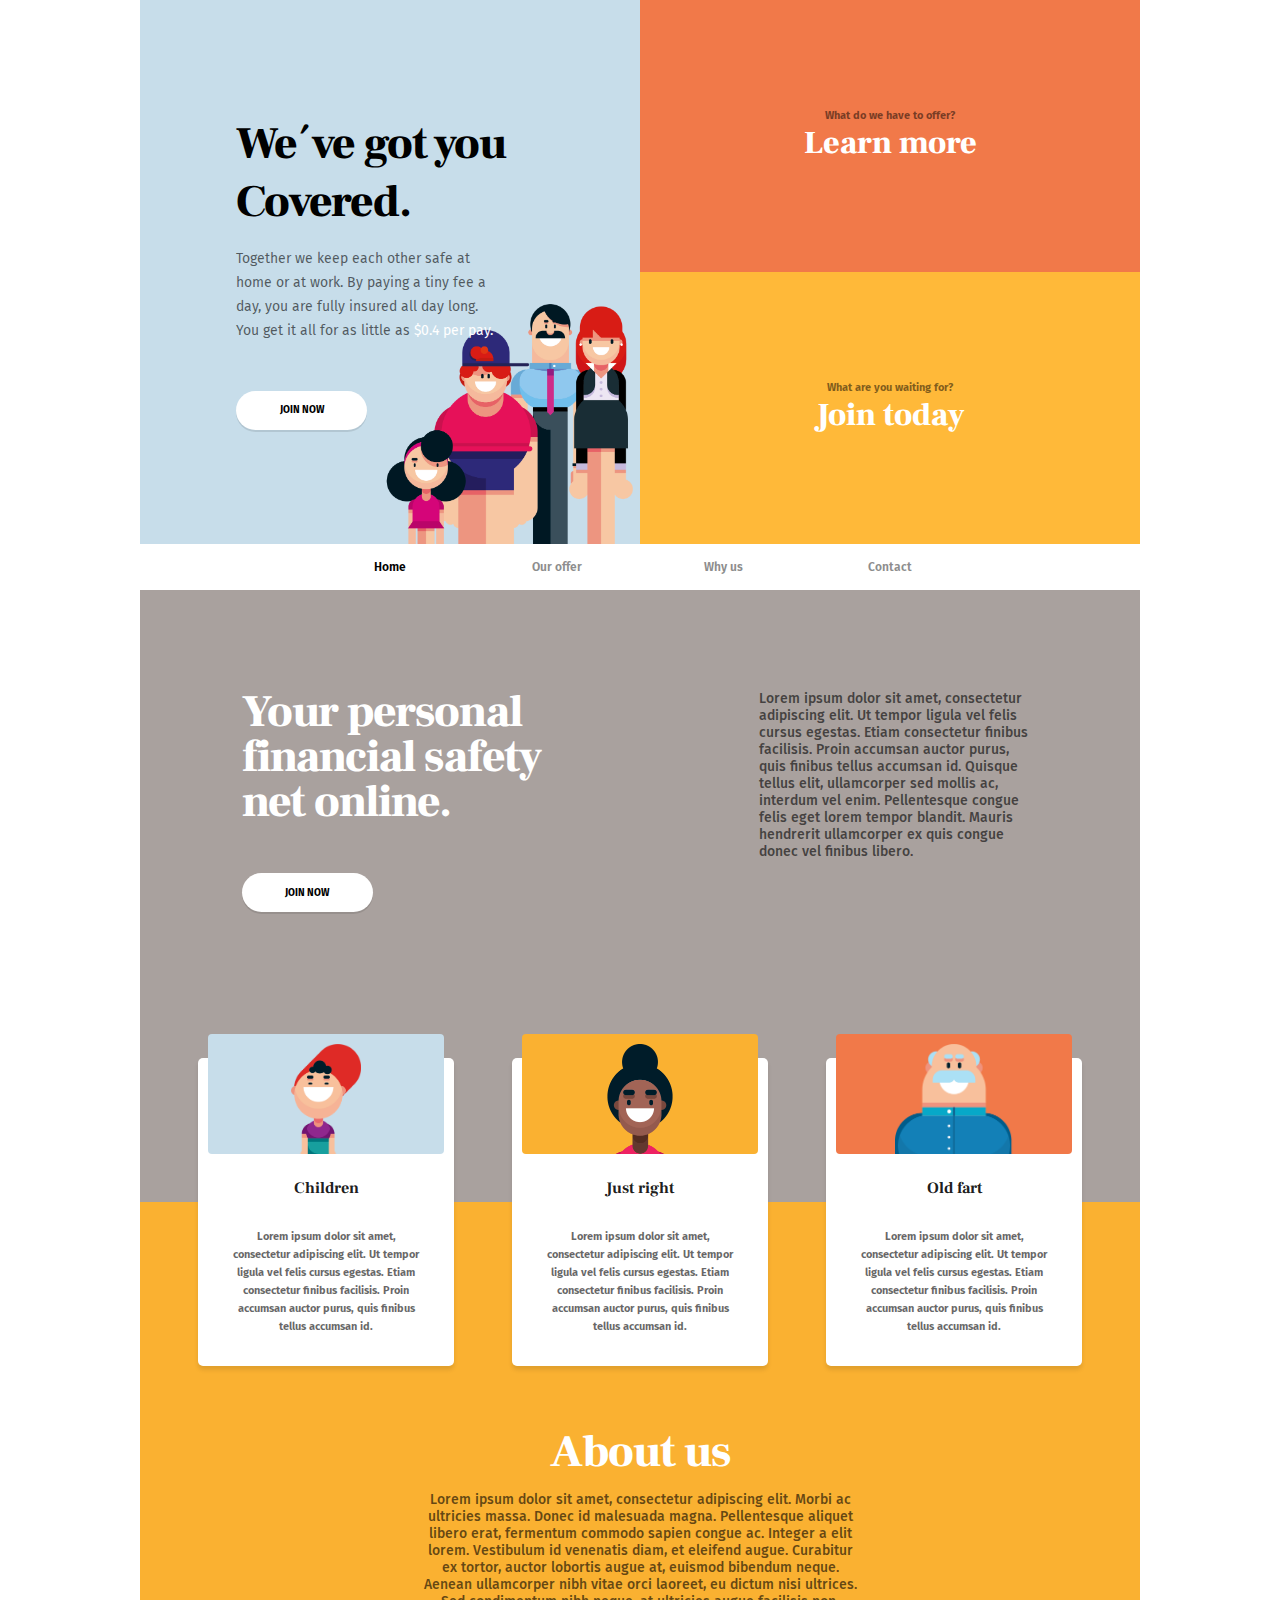
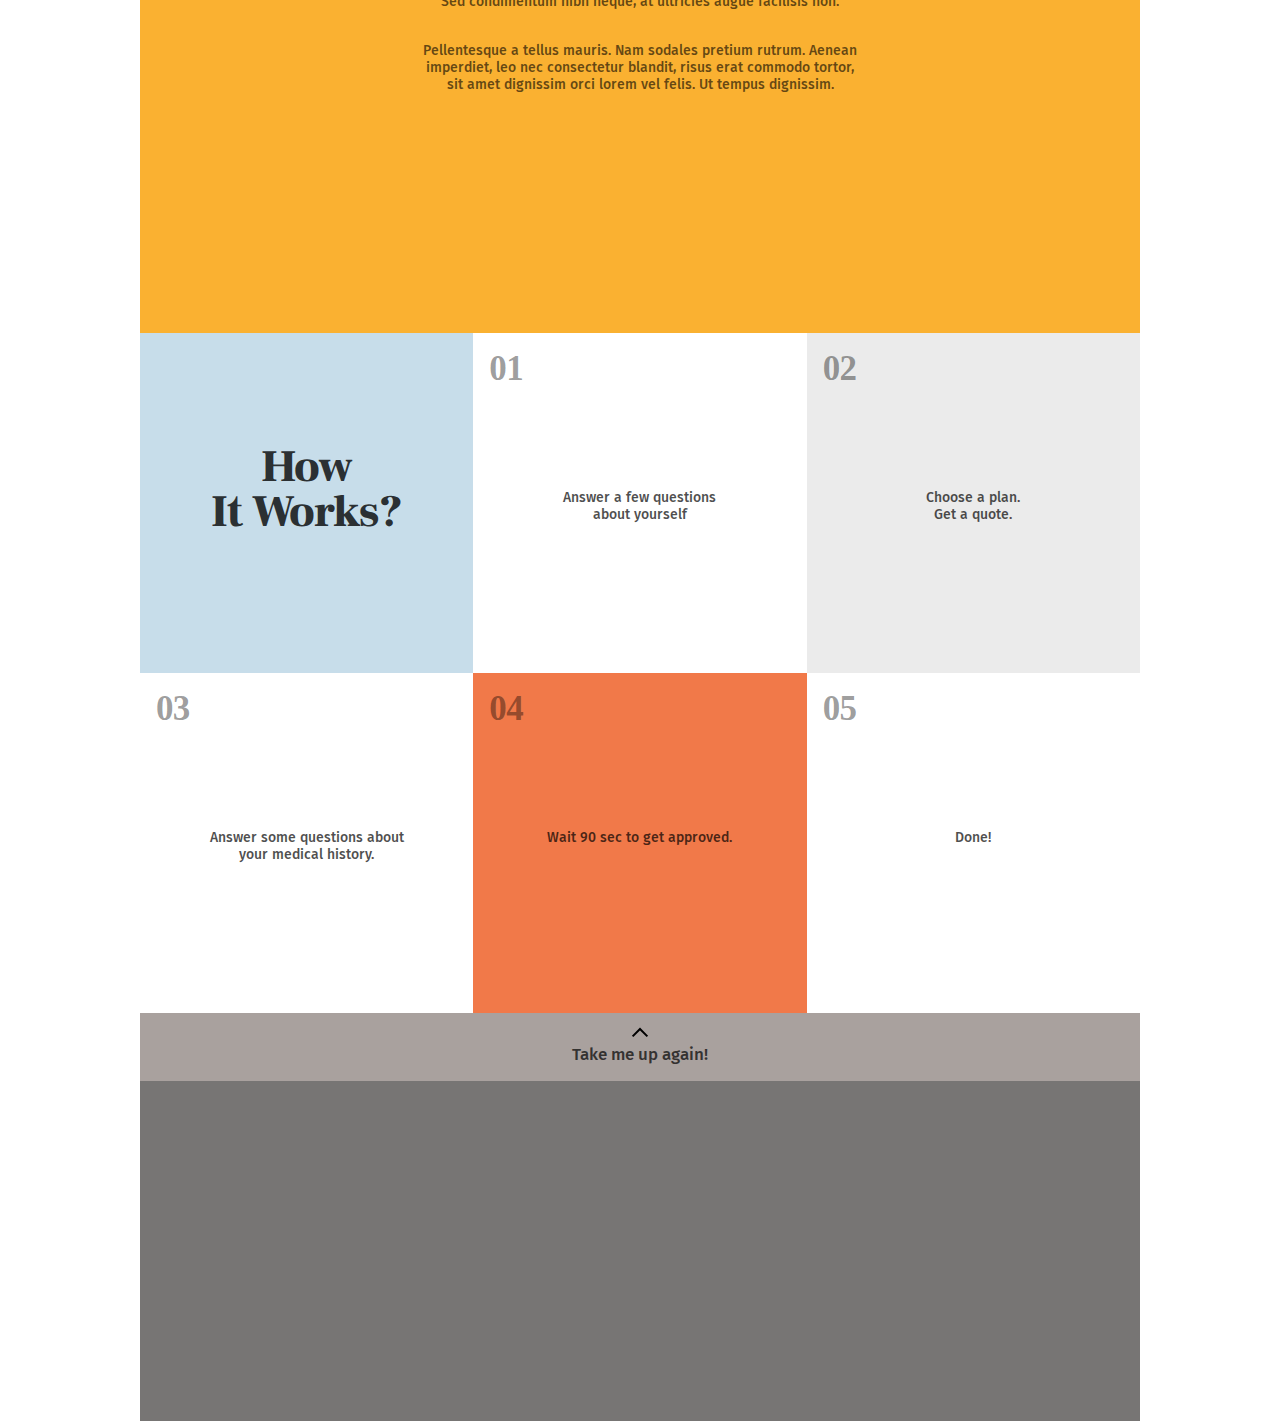
==== commit 587dda59: "Insurance completed" ====
--- a/index.html
+++ b/index.html
@@ -9,7 +9,7 @@
 </head>
 <body>
     <div class="wrapper">
-        <header class="header">
+        <header class="header" id="top">
             <section class="header__blue-box">
                 <h1>We´ve got you Covered.</h1>
                 <p>Together we keep each other safe at home or at work. By paying a tiny fee a day, you are fully insured  all day long. 
@@ -26,7 +26,7 @@
             </section>
             <nav>
                 <ul>
-                    <a href="index.html"><li class="header__nav-home">Home</li></a>
+                    <a href="index.html"><li class="header__active">Home</li></a>
                     <a href="#"><li>Our offer</li></a>
                     <a href="#"><li>Why us</li></a>
                     <a href="contact.html"><li>Contact</li></a>
@@ -66,6 +66,7 @@
                             Etiam consectetur finibus facilisis. Proin accumsan auctor purus, quis finibus tellus accumsan id.</p>
                     </section>
                 </section>
+
                 <section class="about">
                     <h2>About us</h2>
                     <p>Lorem ipsum dolor sit amet, consectetur adipiscing elit. Morbi ac ultricies massa. Donec id malesuada magna. Pellentesque aliquet libero erat, fermentum commodo sapien congue ac.
@@ -101,17 +102,14 @@
                     <p>Done!</p>
                 </section>
             </section>
-
         </main>
 
         <footer>
             <nav>
-                <a><img src="grupparbete-examination-main/img/chevrons-up.svg" alt="arrow">
-                <p>Take me up again!</p></a>
-                
+                <a href="#top"><img src="grupparbete-examination-main/img/chevrons-up.svg" alt="arrow">
+                    Take me up again!</a> 
             </nav>
             <div></div>
-
         </footer>
     </div>
 </body>
--- a/style.css
+++ b/style.css
@@ -13,6 +13,23 @@
     margin: auto;
 }
 
+.button {
+    font-family: "Fira sans";
+    font-size: 0.625rem;
+    background-color: white;
+    border-radius: 6.25rem;
+    border: none;
+    width: 8.188rem;
+    height: 2.438rem;
+    font-weight: 700;
+    box-shadow: 0px 2px 0px rgba(0, 0, 0, 0.1);
+}
+
+.button:hover, a:hover {
+    transform: scale(1.2);
+}
+
+
 /* ---HEADER---  */
 
 .header {
@@ -21,7 +38,7 @@
 }
 
 .header__blue-box {
-    height: 544px;
+    height: 34rem;
     background-color: rgba(199, 221, 234, 1);
     grid-column: 1 / span 3;
     grid-row: 1 / span 2;
@@ -37,20 +54,20 @@
 
 .header__blue-box h1 {
     font-family: "Frank Ruhl Libre";
-    font-size: 45px;
+    font-size: 2.813rem;
     font-weight: 900;
     letter-spacing: -0.02em;
-    width: 314px;
+    width: 19.625rem;
     margin-bottom: 1rem;
     margin-left: 5rem;
 }
 
 .header__blue-box p {
     font-family: "Fira sans";
-    font-size: 14px;
+    font-size: 0.875rem;
     color: rgba(0, 0, 0, 0.6);
-    line-height: 24px;
-    width: 268px;
+    line-height: 1.5rem;
+    width: 16.75rem;
     margin-bottom: 3rem;
     margin-left: 5rem;
 }
@@ -59,21 +76,12 @@
     color: white;
 }
 
-.button {
-    font-family: "Fira sans";
-    font-size: 10px;
-    background-color: white;
-    border-radius: 100px;
-    border: none;
-    width: 131px;
-    height: 39px;
+.header__blue-box .button {
     margin-left: 5rem;
-    font-weight: 700;
-    box-shadow: 0px 2px 0px rgba(0, 0, 0, 0.1);
-}
-
-.header__orange-box {
-    height: 272px;
+}
+
+.header__orange-box, .header__yellow-box {
+    height: 17rem;
     background-color: rgba(241, 121, 73, 1);
     grid-column: 4 / span 3;
     display: flex;
@@ -82,103 +90,78 @@
     align-items: center;
 }
 
-.header__orange-box p {
+.header__orange-box p, .header__yellow-box p {
     font-family: "Fira sans";
-    font-size: 11px;
+    font-size: 0.688rem;
     font-weight: 700;
     color:rgba(0, 0, 0, 0.5)
 }
 
-.header__orange-box h2 {
+.header__orange-box h2, .header__yellow-box h2 {
     font-family: "Frank Ruhl Libre";
     color: white; 
-    font-size: 32px;
+    font-size: 2rem;
     font-weight: 900;
 }
 
 .header__yellow-box {
-    height: 272px;
     background-color: rgba(255, 185, 57, 1);
-    grid-column: 4 / span 3;
     grid-row: 2;
-    display: flex;
-    flex-direction: column;
-    justify-content: center;
-    align-items: center;
-}
-
-.header__yellow-box p {
-    font-family: "Fira sans";
-    font-size: 11px;
-    font-weight: 700;
-    color:rgba(0, 0, 0, 0.5)
-}
-
-.header__yellow-box h2 {
-    font-family: "Frank Ruhl Libre";
-    color: white; 
-    font-size: 32px;
-    font-weight: 900;
-}
+}
+
 
 /* ---HEADER NAV---  */
+
+
+nav {
+    grid-column: 1 / span 6;
+}
+
+nav ul {
+   display: grid;
+   grid-template-columns: repeat(6, 1fr);
+   justify-items: center;
+}
+
+nav ul a:first-child {
+    grid-column: 2;
+}
+
+nav a:nth-child(2) {
+    grid-column: 3;
+}
+
+nav a:nth-child(3) {
+    grid-column: 4;
+}
+
+nav a:nth-child(4) {
+    grid-column: 5;
+}
+
+a:link {
+text-decoration: none;
+}
 
 nav ul a li {
     font-family: "Fira sans";
-    font-size: 12px;
+    font-size: 0.75rem;
     font-weight: 600;
     color:#8D8D8D;
     list-style-type: none;
     margin: 1rem;
 }
 
-nav {
-    grid-column: 1 / span 6;
-}
-
-nav ul {
-   display: grid;
-   grid-template-columns: repeat(6, 1fr);
-   justify-items: center;
-}
-
-nav ul a:first-child {
-    grid-column: 2;
-}
-
-nav a:nth-child(2) {
-    grid-column: 3;
-}
-
-nav a:nth-child(3) {
-    grid-column: 4;
-}
-
-nav a:nth-child(4) {
-    grid-column: 5;
-}
-
-a:link {
-text-decoration: none;
-}
-
-.header__nav-home {
+.header__active {
     color: black;
 }
 
 /* ---MAIN--- */
 
-.large__gray {
-    background-color: #A9A19E;
-    height: 612px;
-    display: flex;
-    justify-content: space-around;
-    align-items: flex-start;
-}
 
 main section h2 {
     color: white;
-    font-size: 45px;
+    font-size: 2.813rem;
     letter-spacing: -0.02em;
     font-weight: 900;
     line-height: 100%;
@@ -186,59 +169,71 @@
     margin-bottom: 3rem;
 }
 
-main .large__gray h2 {
-    width: 314px;
-    margin-top: 100px;
-}
-
 main section p {
-    font-size: 14px;
+    font-size: 0.875rem;
     font-family: "Fira Sans";
     font-weight: 500;
     color: rgba(0, 0, 0, 0.6);
 }
 
-main .large__gray p {
-    width: 280px;
-    margin-top: 100px;
-}
-
 main section .button {
     margin-left: 0;
 }
+
+/* Gray section  */
+
+
+.large__gray {
+    background-color: #A9A19E;
+    height: 38.25rem;
+    display: flex;
+    justify-content: space-around;
+    align-items: flex-start;
+}
+
+main .large__gray h2 {
+    width: 19.625rem;
+    margin-top: 6.25rem;
+}
+
+main .large__gray p {
+    width: 17.5rem;
+    margin-top: 6.25rem;
+}
+
+/* Yellow section  */
+
 
 .large__yellow {
     background-color: #FAB131;
     text-align: center;
 }
 
+/* Yellow section - Cards  */
+
+
 .cards {
     display: flex;
     justify-content: space-evenly;
     margin-bottom: 4rem;
 }
 
-.about {
-    width: 442px;
-    margin: auto;
-}
-
-.about p {
-    padding-bottom: 2rem;
-}
-
-.about p:last-child {
-    padding-bottom: 15rem;
-}
-
-
-.about h2 {
-    margin: 1rem;
+.card {
+    background-color: white;
+    border-radius: 5px;
+    width: 16rem;
+    height: 19.25rem;
+    display: flex;
+    flex-direction: column;
+    justify-content: center;
+    align-items: center;
+    margin-top: -9rem;
+    box-shadow: 0px 4px 4px rgba(0, 0, 0, 0.1);
 }
 
 .card div {
-    width: 236px;
-    height: 150px;
+    width: 14.75rem;
+    height: 9.375rem;
     overflow: hidden;
     display: flex;
     justify-content: center;
@@ -249,24 +244,16 @@
     font-family: "Fira Sans";
 }
 
-.card {
-    background-color: white;
-    border-radius: 5px;
-    width: 256px;
-    height: 308px;
-    display: flex;
-    flex-direction: column;
-    justify-content: center;
-    align-items: center;
-    margin-top: -9rem;
-    box-shadow: 0px 4px 4px rgba(0, 0, 0, 0.1);
-}
-
-.card p {
-    font-size: 11px;
-    line-height: 18px;
-    font-weight: 700;
-    padding: 30px;
+.card:nth-child(1) div {
+    background-color: #C7DDEA;
+}
+
+.card:nth-child(2) div {
+    background-color: #FAB131;
+}
+
+.card:nth-child(3) div {
+    background-color: #F17949;
 }
 
 .card img {
@@ -282,42 +269,81 @@
     width: 50%
 }
 
-.card:nth-child(1) div {
-    background-color: #C7DDEA;
-}
-
-.card:nth-child(2) div {
-    background-color: #FAB131;
-}
-
-.card:nth-child(3) div {
-    background-color: #F17949;
-}
+.card h4 {
+    font-family: 'Frank Ruhl Libre';
+    font-style: normal;
+    font-weight: 700;
+    font-size: 1rem;
+    line-height: 1.25rem;
+    color: rgba(0, 0, 0, 0.9);
+}
+
+.card p {
+    font-size: 0.688rem;
+    line-height: 1.125rem;
+    font-weight: 700;
+    padding: 1.875rem;
+}
+
+
+/* Yellow section - About  */
+
+.about {
+    width: 27.625rem;
+    margin: auto;
+}
+
+.about h2 {
+    margin: 1rem;
+}
+
+.about p {
+    padding-bottom: 2rem;
+}
+
+.about p:last-child {
+    padding-bottom: 15rem;
+}
+
+
+/* Section - Boxes  */
+
 
 .boxes {
     display: grid;
     grid-template-columns: repeat(6, 1fr);
-    grid-auto-rows: 340px;
+    grid-auto-rows: 21.25rem;
 }
 
 .box {
     grid-column: span 2;
-
+}
+
+.box:nth-child(1) {
+    background-color: #C7DDEA;
+}
+
+.box:nth-child(3) {
+    background-color: #EBEBEB;
+}
+
+.box:nth-child(5) {
+    background-color: #F17949;
+}
+
+.box h2 {
+    color: rgba(0, 0, 0, 0.8);
+    font-size: 2.813rem;
+    letter-spacing: -0.02em;
+    text-align: center;
+    margin: 7rem 0;
 }
 
 .box h3 {
     color: rgba(0, 0, 0, 0.4);
     margin: 1rem;
-    font-size: 35px;
-    letter-spacing: -0.02em;
-}
-
-.box h2 {
-    color: rgba(0, 0, 0, 0.8);
-    font-size: 45px;
-    letter-spacing: -0.02em;
-    text-align: center;
-    margin: 7rem 0;
+    font-size: 2.188rem;
+    letter-spacing: -0.02em;
 }
 
 .box p {
@@ -326,25 +352,15 @@
     margin-top: 30%;
 }
 
-.box:nth-child(1) {
-    background-color: #C7DDEA;
-}
-
-.box:nth-child(3) {
-    background-color: #EBEBEB;
-}
-
-.box:nth-child(5) {
-    background-color: #F17949;
-}
+/* FOOTER */
 
 footer nav {
     background-color: #A9A19E;
     font-family: 'Fira Sans';
     font-style: normal;
     font-weight: 500;
-    font-size: 17px;
-    line-height: 20px;
+    font-size: 1.063rem;
+    line-height: 1.25rem;
     color: rgba(0, 0, 0, 0.7);
     display: flex;
     justify-content: center;
@@ -357,18 +373,21 @@
     flex-direction: column;
     align-items: center;
     margin-bottom: 1rem;
+    color: rgba(0, 0, 0, 0.7);;
 }
 
 footer div {
     background-color: #777574;
-    height: 340px;
+    height: 21.25rem;
 }
 
 /*Contact page */
 
+/* HEADER  */
+
 
 .header__contact-starter {
-    height: 340px;
+    height: 21.25rem;
     background-color: rgba(199, 221, 234, 1);
     grid-column: 1 / span 6;
     background-image: url("grupparbete-examination-main/img/man-and-child.png");
@@ -383,15 +402,18 @@
 .header__contact-starter h1 {
     font-family: 'Frank Ruhl Libre';
     font-weight: 900;
-    font-size: 45px;
-    line-height: 45px;
-    letter-spacing: -0.02em;
-
-}
+    font-size: 2.813rem;
+    line-height: 2.813rem;
+    letter-spacing: -0.02em;
+
+}
+
+/* Gray section  */
+
 
 .large__gray-contact {
     background-color: #A9A19E;
-    height: 612px;
+    height: 38.25rem;
     display: grid;
     grid-template-columns: repeat(6, 1fr);
 }
@@ -399,11 +421,14 @@
 .large__gray-contact h2 {
     grid-column: 1 / span 3;
     margin: auto;
-    margin-top: 145px;
-    max-width: 314px;
-}
-
-.form {
+    margin-top: 9.063rem;
+    max-width: 19.625rem;
+}
+
+/* Gray section - Form  */
+
+
+.form__container {
     grid-column: 4 / span 2;
     margin: auto 0 ;
 }
@@ -411,14 +436,14 @@
 form {
     display: flex;
     flex-direction: column;
-    height: 327px
+    height: 20.438rem;
 }
 
 label {
     font-family: 'Fira Sans';
     font-weight: 700;
-    font-size: 14px;
-    line-height: 14px;
+    font-size: 0.875rem;
+    line-height: 0.875rem;
     letter-spacing: -0.02em;
     color: #FFFFFF;
     opacity: 0.7;
@@ -428,19 +453,19 @@
     border: 0;
     border-radius: 2px;
     margin-top: 5px;
-    margin-bottom: 20px;
+    margin-bottom: 1.25rem;
 }
 
 form .email {
-    min-height: 40px;
+    min-height: 2.5rem;
 }
 
 form .message {
-    min-height: 166px;
+    min-height: 10.375rem;
     font-family: 'Fira Sans';
     font-weight: 400;
-    font-size: 14px;
-    line-height: 14px;
+    font-size: 0.875rem;
+    line-height: 0.875rem;
     letter-spacing: -0.02em;
     padding: 1rem;
     color: #000;
@@ -450,38 +475,41 @@
 form .button {
     align-self: flex-end;
 }
+
+/* Info section  */
 
 .map {
     background-image: url("grupparbete-examination-main/img/map-contact.png");
     background-repeat: no-repeat;
     background-size: cover;
-    min-height: 407px;
+    min-height: 25.438rem;
     display: flex;
 }
 
 .map__yellow-box {
     background-color: #FAB131;
-    width: 323px;
-    height: 206px;
+    width: 20.188rem;
+    height: 12.875rem;
     box-shadow: 0px 4px 16px rgba(0, 0, 0, 0.1);
     padding: 1rem;
-    margin-top: 45px;
-    margin-left: 86px;
+    margin-top: 2.813rem;
+    margin-left: 5.375rem;
 }
 
 .map__yellow-box h2 {
     margin-bottom: 0.5rem;
 }
+
 .map__yellow-box p {
     font-family: 'Fira Sans';
     font-weight: 500;
-    font-size: 14px;
-    line-height: 24px;
+    font-size: 0.875rem;
+    line-height: 1.5rem;
     color: rgba(255, 255, 255, 0.8);
 }
 
 .map img {
     margin: auto; 
-    margin-right: 466px;
-}
-
+    margin-right: 29.125rem;
+}
+
